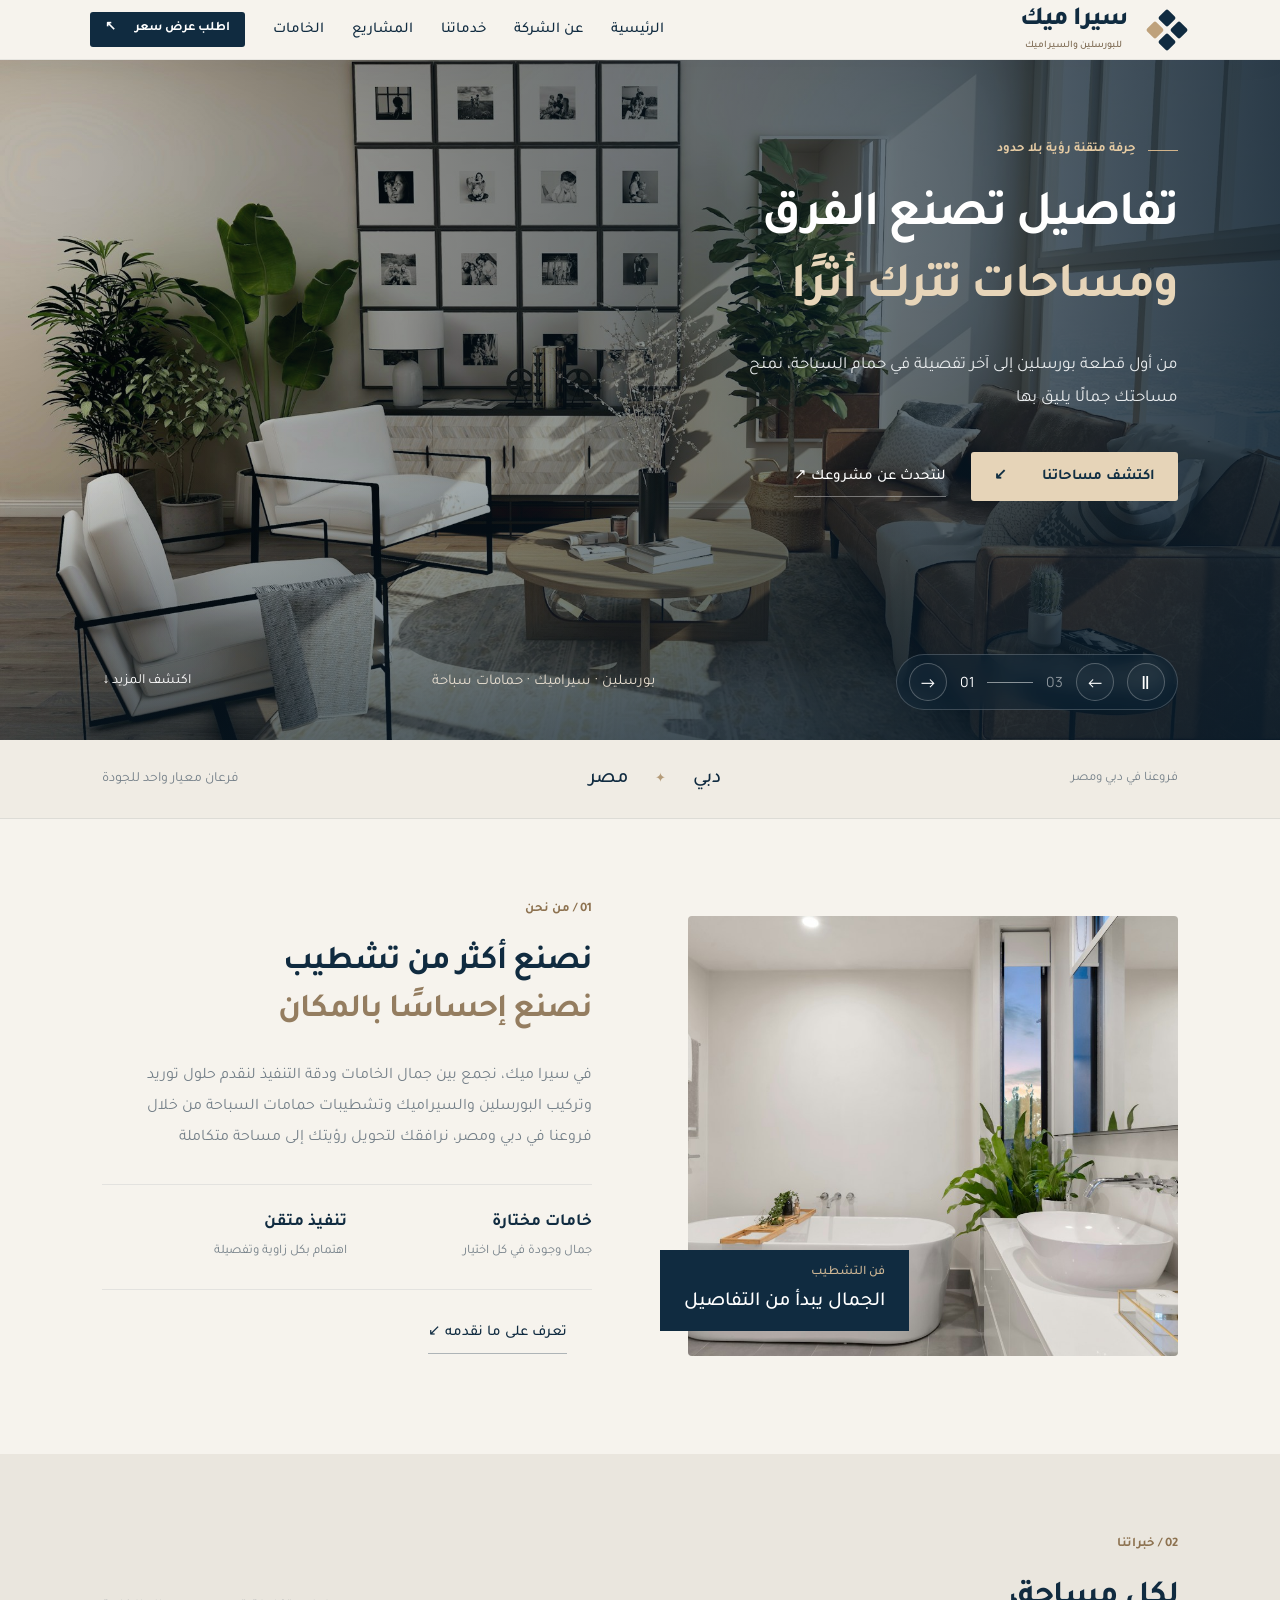
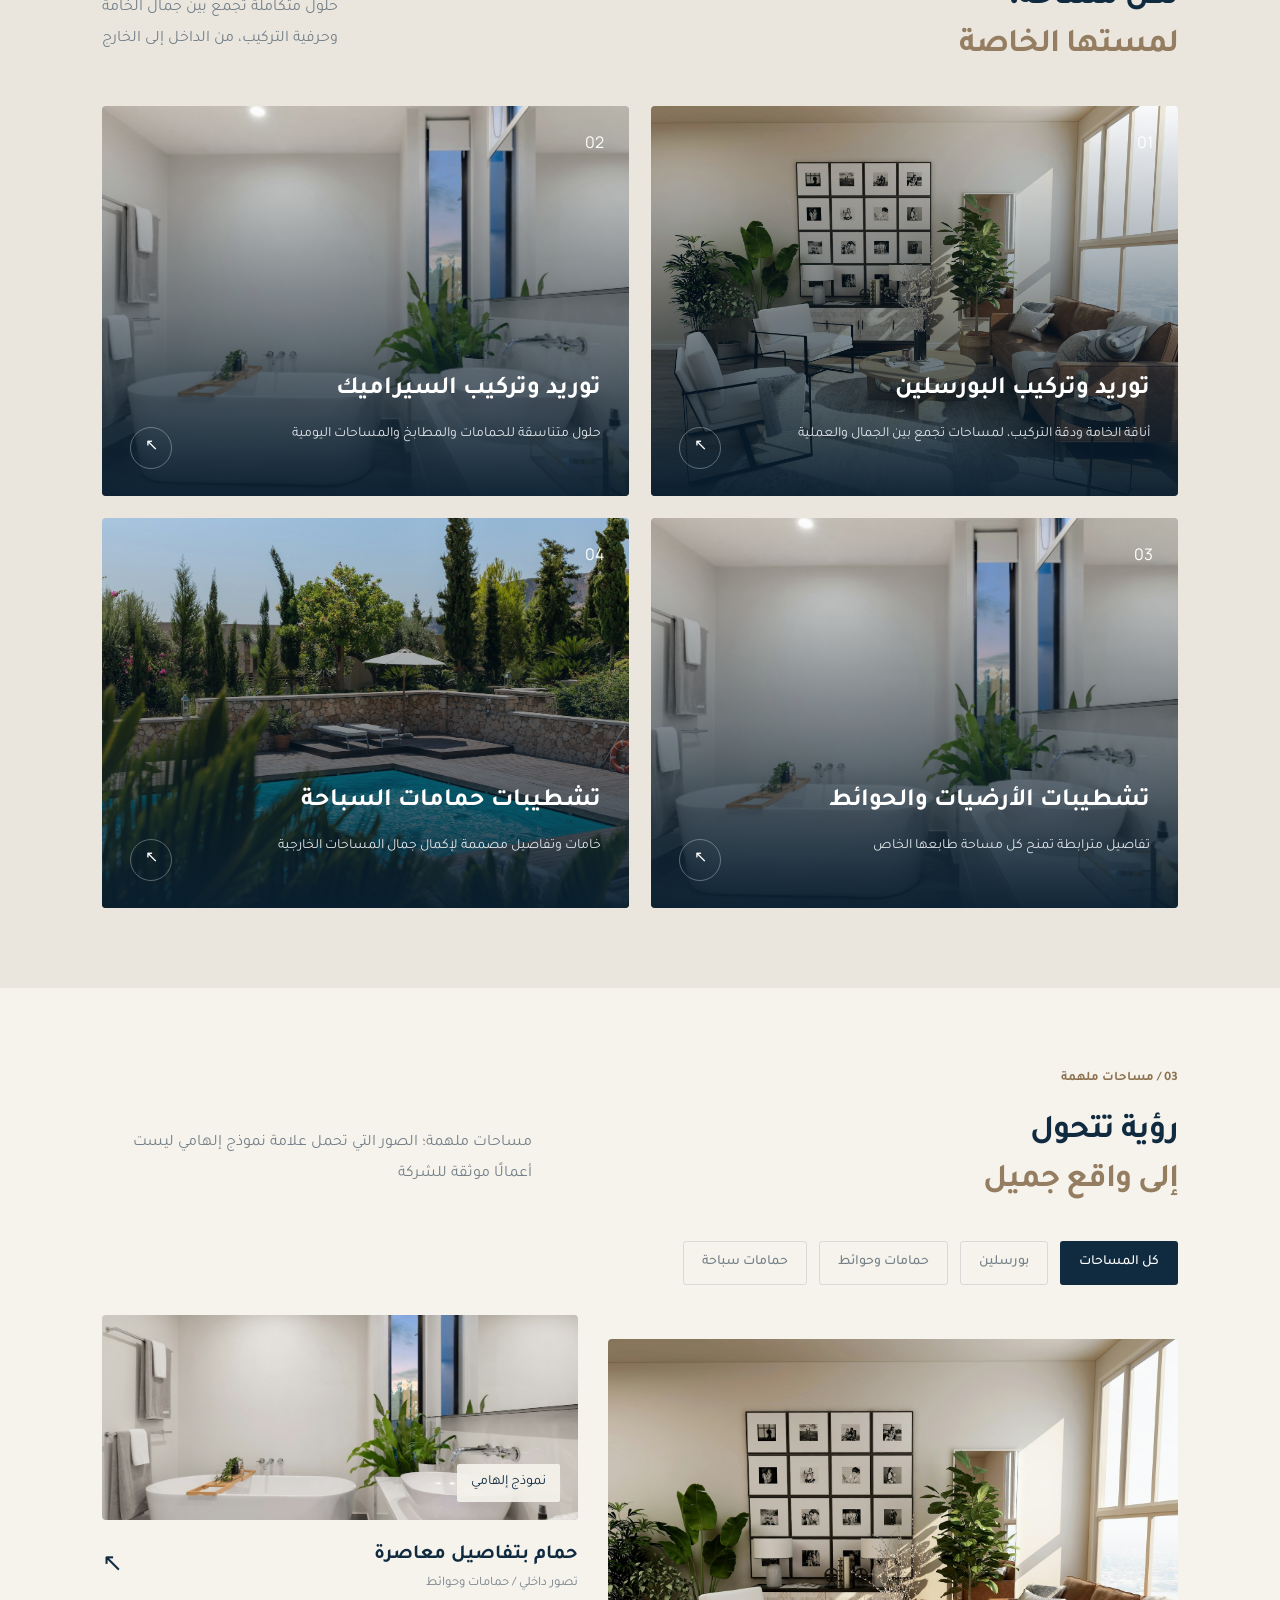
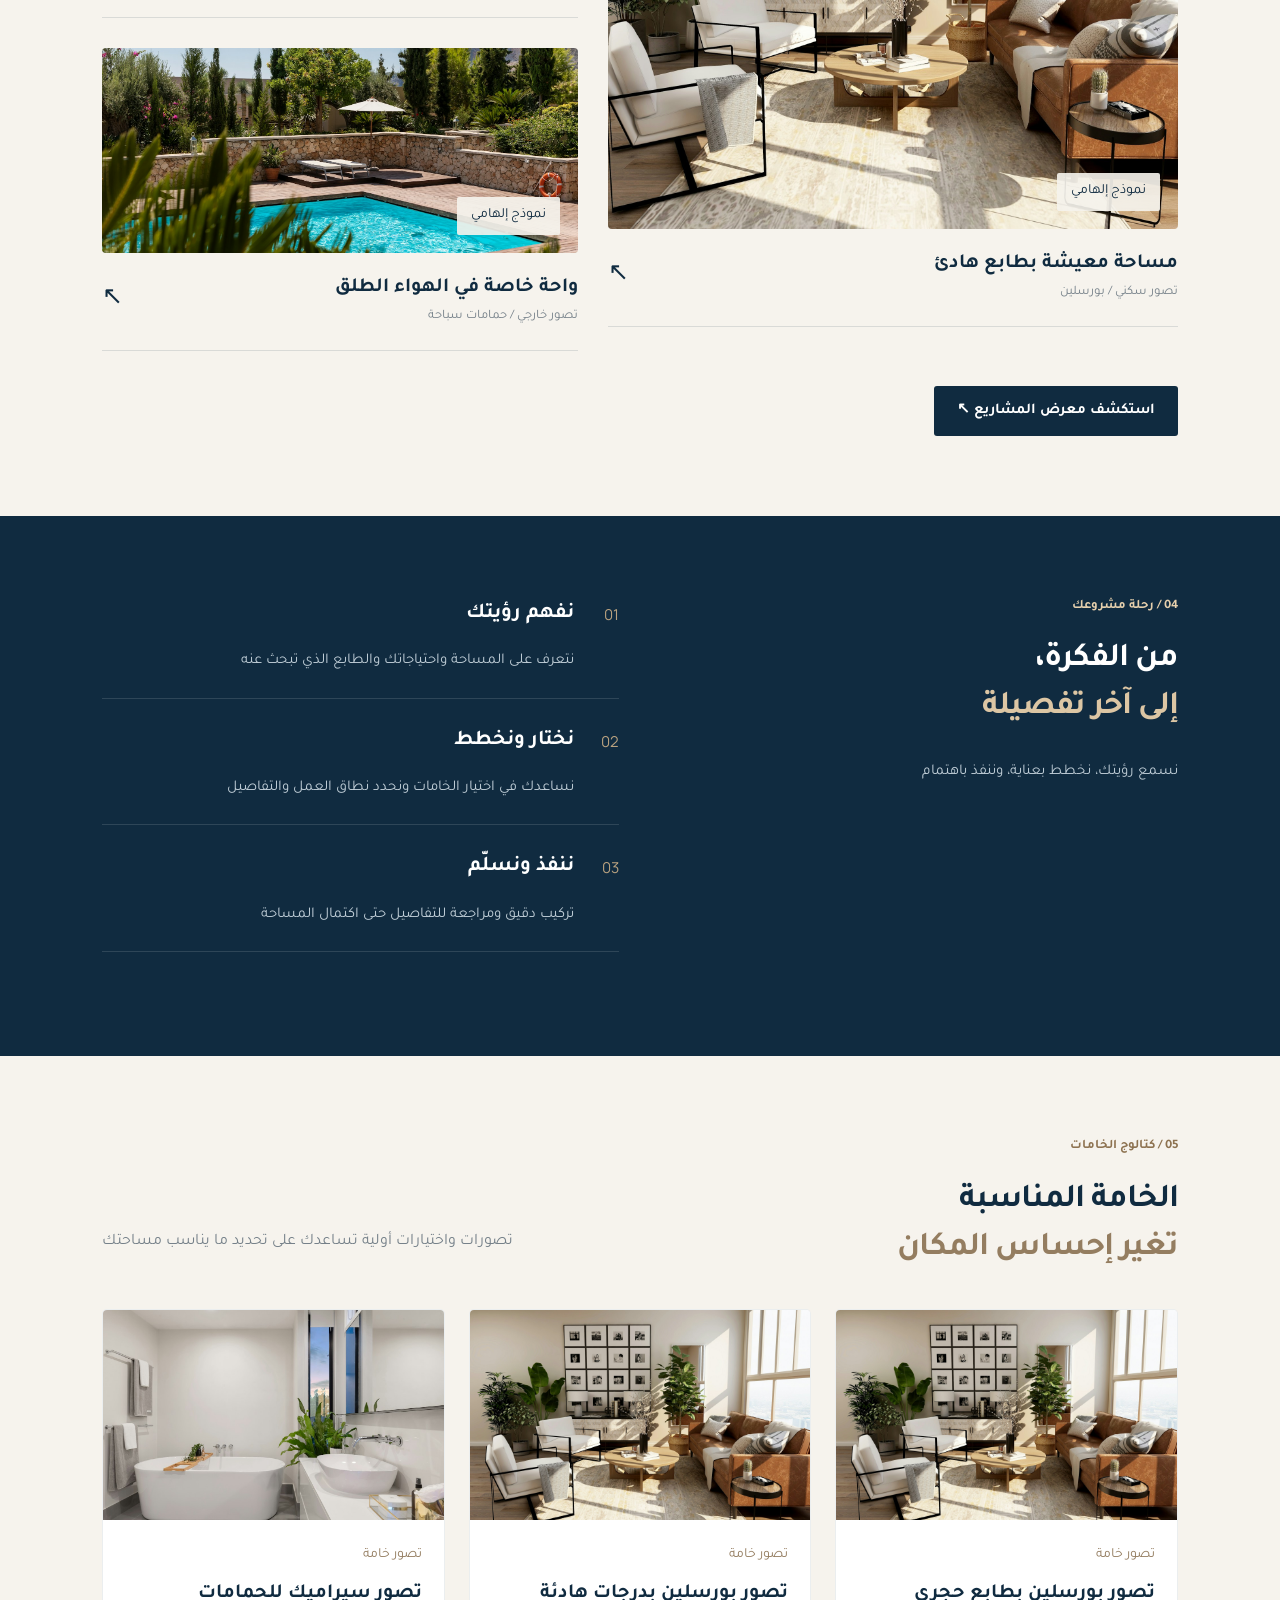
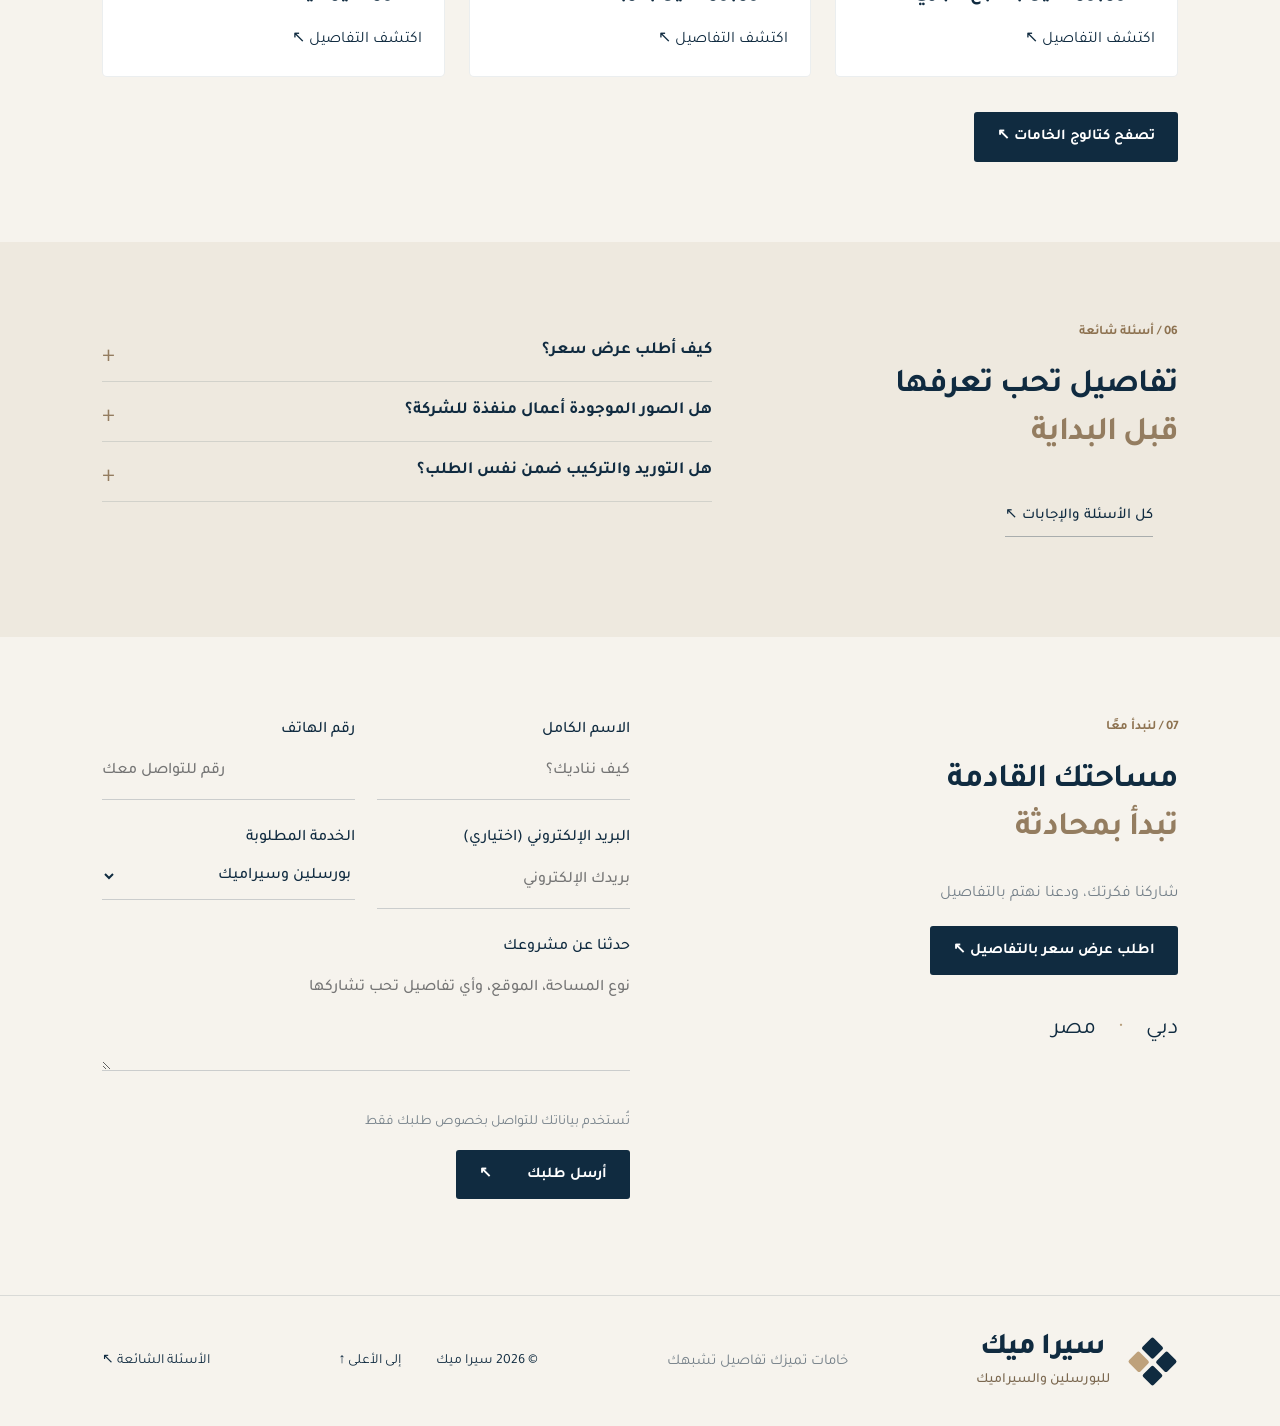
==== index.html @ 77bb2fd8 "upload project files" ====
<!doctype html>
<html lang="ar" dir="rtl"><head><meta charset="utf-8"><meta name="viewport" content="width=device-width,initial-scale=1"><meta name="description" content="سيرا ميك — توريد وتركيب البورسلين والسيراميك وتشطيبات حمامات السباحة فروع في دبي ومصر"><meta name="theme-color" content="#102b40"><title>سيرا ميك | تفاصيل تصنع الفرق</title><link rel="icon" href="assets/favicon.svg"><link rel="preconnect" href="https://fonts.googleapis.com"><link rel="preconnect" href="https://fonts.gstatic.com" crossorigin><link href="https://fonts.googleapis.com/css2?family=Tajawal:wght@400;500;700;800&family=Manrope:wght@400;500;600;700&display=swap" rel="stylesheet"><link rel="stylesheet" href="assets/style.css?v=features-3"><script defer src="assets/dialogs.js?v=features-3"></script><script defer src="assets/app.js?v=features-3"></script><script defer src="assets/site-data.js?v=features-3"></script><script defer src="assets/site-extras.js?v=features-3"></script></head>
<body><header id="header"><a class="brand" href="#home" aria-label="سيرا ميك — الرئيسية"><span class="brand-symbol" aria-hidden="true"><i></i><i></i><i></i><i></i></span><span class="brand-name">سيرا ميك<small>للبورسلين والسيراميك</small></span></a><button class="menu-toggle" aria-label="فتح القائمة" aria-expanded="false">☰</button><nav aria-label="القائمة الرئيسية"><a href="#home">الرئيسية</a><a href="#about">عن الشركة</a><a href="services.html">خدماتنا</a><a href="projects.html">المشاريع</a><a href="catalog.html">الخامات</a><a href="quote.html" class="nav-cta">اطلب عرض سعر <span>↖</span></a></nav></header>
<main><section class="hero" id="home"><div class="hero-images"><img class="hero-image active" src="assets/images/living.jpg" alt="مساحة معيشة بتشطيبات أرضيات فاخرة" fetchpriority="high"><img class="hero-image" src="assets/images/pool.jpg" alt="حمام سباحة بتفاصيل معمارية مميزة"><img class="hero-image" src="assets/images/bathroom.jpg" alt="حمام بتشطيبات حوائط وأرضيات أنيقة"></div><div class="hero-shade"></div><div class="hero-content"><span class="eyebrow light">حِرفة متقنة رؤية بلا حدود</span><h1 id="hero-title">تفاصيل تصنع الفرق<br><em>ومساحات تترك أثرًا</em></h1><p id="hero-description">من أول قطعة بورسلين إلى آخر تفصيلة في حمام السباحة، نمنح مساحتك جمالًا يليق بها</p><a class="button cream" href="projects.html">اكتشف مساحاتنا <span>↙</span></a><a class="text-link" href="quote.html">لنتحدث عن مشروعك ↗</a></div><div class="hero-bottom"><div class="slide-controls"><button id="prev-slide" aria-label="الصورة السابقة">→</button><span id="slide-number">01</span><span class="slide-line"></span><span class="muted">03</span><button id="next-slide" aria-label="الصورة التالية">←</button><button id="pause-slide" aria-label="إيقاف العرض التلقائي">Ⅱ</button></div><span class="hero-caption">بورسلين · سيراميك · حمامات سباحة</span><a href="#about" class="scroll-link">اكتشف المزيد ↓</a></div></section>
<div class="locations"><span>فروعنا في دبي ومصر</span><div>دبي <i>✦</i> مصر</div><span>فرعان معيار واحد للجودة</span></div>
<section id="about" class="section about"><div class="about-image reveal"><img src="assets/images/bathroom.jpg" alt="تفاصيل تشطيب حمام راقٍ" loading="lazy"><div class="image-label"><span>فن التشطيب</span><strong>الجمال يبدأ من التفاصيل</strong></div></div><div class="about-copy reveal"><span class="eyebrow">01 / من نحن</span><h2>نصنع أكثر من تشطيب<br><span>نصنع إحساسًا بالمكان</span></h2><p id="about-text">في سيرا ميك، نجمع بين جمال الخامات ودقة التنفيذ لنقدم حلول توريد وتركيب البورسلين والسيراميك وتشطيبات حمامات السباحة من خلال فروعنا في دبي ومصر، نرافقك لتحويل رؤيتك إلى مساحة متكاملة</p><div class="values"><div><b>خامات مختارة</b><span>جمال وجودة في كل اختيار</span></div><div><b>تنفيذ متقن</b><span>اهتمام بكل زاوية وتفصيلة</span></div></div><a class="text-link dark" href="services.html">تعرف على ما نقدمه ↙</a></div></section>
<section id="services" class="section services"><div class="section-top reveal"><div><span class="eyebrow">02 / خبراتنا</span><h2>لكل مساحة،<br><span>لمستها الخاصة</span></h2></div><p>حلول متكاملة تجمع بين جمال الخامة<br>وحرفية التركيب، من الداخل إلى الخارج</p></div><div class="service-grid"><a href="services.html?id=porcelain" class="service-card reveal"><img src="assets/images/living.jpg" alt="أرضيات بورسلين للمساحات الداخلية" loading="lazy"><span class="service-index">01</span><div><small>خامات مختارة بعناية</small><h3>البورسلين والسيراميك</h3><p>توريد وتركيب يترجم ذوقك إلى تفاصيل تعيش معك</p><span class="round-arrow">↖</span></div></a><a href="services.html?id=walls" class="service-card reveal"><img src="assets/images/bathroom.jpg" alt="حوائط وأرضيات حمام" loading="lazy"><span class="service-index">02</span><div><small>تشطيبات داخلية متكاملة</small><h3>الأرضيات والحوائط</h3><p>تناغم في الخامات، ودقة في كل خط وكل زاوية</p><span class="round-arrow">↖</span></div></a><a href="services.html?id=pool" class="service-card reveal"><img src="assets/images/pool.jpg" alt="تشطيبات حمامات السباحة" loading="lazy"><span class="service-index">03</span><div><small>مساحات خارجية مميزة</small><h3>حمامات السباحة</h3><p>توريد وتركيب تشطيبات تمنح مساحتك طابعًا مميزًا</p><span class="round-arrow">↖</span></div></a></div></section>
<section id="projects" class="section projects"><div class="section-top reveal"><div><span class="eyebrow">03 / مساحات ملهمة</span><h2>رؤية تتحول<br><span>إلى واقع جميل</span></h2></div><p id="project-description">تصورات للمساحات التي يمكننا تنفيذها<br>الصور التالية نماذج إلهامية وليست أعمالًا موثقة للشركة</p></div><div class="filters" role="group" aria-label="تصنيف المساحات"><button class="active" data-filter="all">كل المساحات</button><button data-filter="porcelain">بورسلين</button><button data-filter="bathroom">حمامات وحوائط</button><button data-filter="pool">حمامات سباحة</button></div><div class="project-grid" id="project-grid"></div><a class="button navy section-link" href="projects.html">استكشف معرض المشاريع ↖</a></section>
<section class="process section"><div class="reveal"><span class="eyebrow light">04 / رحلة مشروعك</span><h2>من الفكرة،<br><span>إلى آخر تفصيلة</span></h2><p>نسمع رؤيتك، نخطط بعناية، وننفذ باهتمام</p></div><div class="steps"><div class="reveal"><span>01</span><h3>نفهم رؤيتك</h3><p>نتعرف على المساحة واحتياجاتك والطابع الذي تبحث عنه</p></div><div class="reveal"><span>02</span><h3>نختار ونخطط</h3><p>نساعدك في اختيار الخامات ونحدد نطاق العمل والتفاصيل</p></div><div class="reveal"><span>03</span><h3>ننفذ ونسلّم</h3><p>تركيب دقيق ومراجعة للتفاصيل حتى اكتمال المساحة</p></div></div></section>
<section class="section" id="materials"><div class="section-top"><div><span class="eyebrow">05 / كتالوج الخامات</span><h2>الخامة المناسبة<br><span>تغير إحساس المكان</span></h2></div><p>تصورات واختيارات أولية تساعدك على تحديد ما يناسب مساحتك</p></div><div class="product-grid" id="home-materials"></div><a class="button navy section-link" href="catalog.html">تصفح كتالوج الخامات ↖</a></section><section class="section home-faq"><div><span class="eyebrow">06 / أسئلة شائعة</span><h2>تفاصيل تحب تعرفها<br><span>قبل البداية</span></h2><a class="text-link dark" href="faq.html">كل الأسئلة والإجابات ↖</a></div><div class="faq-list" id="home-faq"></div></section><section id="contact" class="section contact"><div class="reveal"><span class="eyebrow">07 / لنبدأ معًا</span><h2>مساحتك القادمة<br><span>تبدأ بمحادثة</span></h2><p>شاركنا فكرتك، ودعنا نهتم بالتفاصيل</p><a class="button navy" href="quote.html">اطلب عرض سعر بالتفاصيل ↖</a><div id="contact-details"></div><div class="contact-countries">دبي <span>·</span> مصر</div></div><form id="contact-form" class="reveal"><div class="form-row"><label>الاسم الكامل<input name="name" required maxlength="100" placeholder="كيف نناديك؟" autocomplete="name"></label><label>رقم الهاتف<input name="phone" required maxlength="40" placeholder="رقم للتواصل معك" autocomplete="tel" type="tel"></label></div><div class="form-row"><label>البريد الإلكتروني (اختياري)<input name="email" type="email" maxlength="150" placeholder="بريدك الإلكتروني" autocomplete="email"></label><label>الخدمة المطلوبة<select name="service"><option>بورسلين وسيراميك</option><option>أرضيات وحوائط</option><option>حمامات سباحة</option><option>مشروع متكامل</option></select></label></div><label>حدثنا عن مشروعك<textarea name="message" required maxlength="3000" rows="3" placeholder="نوع المساحة، الموقع، وأي تفاصيل تحب تشاركها"></textarea></label><input name="website" tabindex="-1" autocomplete="off" class="honeypot" aria-hidden="true"><p class="privacy-note">تُستخدم بياناتك للتواصل بخصوص طلبك فقط</p><button class="button navy" type="submit">أرسل طلبك <span>↖</span></button><p id="form-status" role="status"></p></form></section></main>
<footer><a class="brand" href="#home"><span class="brand-symbol" aria-hidden="true"><i></i><i></i><i></i><i></i></span><span class="brand-name">سيرا ميك<small>للبورسلين والسيراميك</small></span></a><p>خامات تميزك تفاصيل تشبهك</p><div><span>© <span id="year"></span> سيرا ميك</span><a href="#home">إلى الأعلى ↑</a></div><a class="footer-faq" href="faq.html">الأسئلة الشائعة ↖</a></footer><dialog id="project-modal"><button class="modal-close" aria-label="إغلاق">×</button><img alt=""><div><span class="eyebrow"></span><h2></h2><p></p><a class="button navy" href="#contact">اطلب مساحة مشابهة ↖</a></div></dialog></body></html>
---- assets/style.css ----
﻿
:root{--navy:#102b40;--cream:#f6f3ed;--sand:#b59c79;--muted:#758089}*{box-sizing:border-box}html{scroll-behavior:smooth;scroll-padding-top:95px}body{margin:0;background:var(--cream);color:var(--navy);font-family:Cairo,Arial,sans-serif}a{color:inherit;text-decoration:none}button,input,select,textarea{font:inherit}button{cursor:pointer}img{display:block;width:100%;object-fit:cover}header{height:96px;padding:0 6%;display:flex;align-items:center;justify-content:space-between;background:var(--cream);position:sticky;top:0;z-index:20;border-bottom:1px solid #102b4015}.brand{display:flex;align-items:center;gap:12px}.brand img{width:60px;height:60px;object-fit:contain;border-radius:50%}.brand>span{font:700 22px Manrope,Arial;letter-spacing:2px;color:#073b69}.brand small{display:block;font-size:7px;letter-spacing:1.6px;margin-top:7px}nav{display:flex;align-items:center;gap:32px;font-size:13px}nav a:hover{color:var(--sand)}.nav-cta{padding:11px 22px;border:1px solid #102b4030}.nav-cta span{margin-right:25px}.menu-toggle{display:none}.hero{height:min(780px,calc(100svh - 96px));min-height:570px;position:relative;color:white;overflow:hidden}.hero-images,.hero-shade,.hero-image{position:absolute;inset:0;width:100%;height:100%}.hero-image{opacity:0;transition:opacity 1.2s,transform 8s linear;transform:scale(1.06)}.hero-image.active{opacity:1;transform:scale(1)}.hero-shade{background:linear-gradient(270deg,#08161fcc,#08161f40 75%),linear-gradient(0deg,#08161f99,transparent 35%)}.hero-content{position:relative;padding:100px 8% 70px;max-width:970px}.eyebrow{display:block;font-size:12px;letter-spacing:1px;color:#8d7250;margin-bottom:22px}.eyebrow.light{color:#e6d0ad}.hero h1{font-size:clamp(36px,4.4vw,66px);line-height:1.5;font-weight:500;margin:0 0 20px}.hero em{font-style:normal;color:#e7d5b9}.hero p{max-width:480px;font-size:15px;color:#e3e5e4;line-height:2}.button{display:inline-flex;align-items:center;justify-content:space-between;gap:44px;padding:15px 26px;font-size:13px;border:0;transition:transform .3s}.button:hover{transform:translateY(-3px)}.cream{background:var(--cream);color:var(--navy)}.navy{background:var(--navy);color:white}.hero .button{margin-top:20px}.text-link{display:inline-block;font-size:12px;margin:20px 22px;border-bottom:1px solid #ffffff60;padding-bottom:6px}.dark{margin-right:0;border-color:#102b4050}.hero-bottom{position:absolute;bottom:32px;right:8%;left:8%;display:flex;align-items:center;justify-content:space-between;font-size:11px}.slide-controls{display:flex;align-items:center;gap:15px;direction:ltr;font-family:Manrope,Arial}.slide-controls button{color:white;background:none;border:1px solid #ffffff50;width:34px;height:34px}.slide-line{width:70px;height:1px;background:#ffffff80}.muted{opacity:.5}.locations{padding:28px 6%;display:flex;align-items:center;justify-content:space-between;border-bottom:1px solid #102b4015;font-size:11px;color:var(--muted)}.locations>div{font-size:20px;color:var(--navy)}.locations i{font-size:13px;font-style:normal;color:var(--sand);margin:0 22px}.locations>span:last-child{font:9px Manrope;letter-spacing:1.5px}.section{padding:100px 8%}h2{font-size:clamp(30px,3vw,46px);font-weight:500;line-height:1.6;margin:0 0 24px;letter-spacing:-1px}h2 span{color:#9b876e}p{line-height:2;font-size:14px;color:var(--muted)}.about{display:grid;grid-template-columns:1fr 1fr;align-items:center;gap:9%}.about-image{position:relative;height:530px}.about-image>img{height:100%}.image-label{position:absolute;bottom:25px;left:-28px;background:var(--navy);color:white;padding:24px 30px}.image-label span{font:9px Manrope;letter-spacing:2px;color:#ccb594;display:block;margin-bottom:10px}.image-label strong{font-size:17px;font-weight:500}.values{display:grid;grid-template-columns:1fr 1fr;border-block:1px solid #102b4015;margin:30px 0 10px;padding:24px 0}.values b{display:block;font-size:14px;font-weight:600}.values span{font-size:11px;color:var(--muted)}.services{background:#eae6de}.section-top{display:flex;align-items:flex-end;justify-content:space-between;margin-bottom:35px}.section-top h2{margin-bottom:0}.section-top>p{font-size:12px;max-width:380px}.service-grid{display:grid;grid-template-columns:repeat(3,1fr);gap:22px}.service-card{height:420px;position:relative;overflow:hidden;color:white}.service-card:after{content:'';position:absolute;inset:0;background:linear-gradient(0deg,#081e30ed,transparent 85%)}.service-card>img{height:100%;transition:transform .7s}.service-card:hover>img{transform:scale(1.07)}.service-index{position:absolute;top:25px;right:25px;z-index:1;font:12px Manrope}.service-card>div{position:absolute;bottom:30px;left:25px;right:25px;z-index:1}.service-card small{font:9px Manrope;letter-spacing:1.5px;color:#dcc8a9}.service-card h3{font-size:24px;font-weight:500;margin:12px 0}.service-card p{font-size:11px;color:#d4d9dc;max-width:230px}.round-arrow{position:absolute;left:0;bottom:0;border:1px solid #ffffff50;border-radius:50%;width:38px;height:38px;display:grid;place-items:center}.filters{display:flex;gap:12px;margin:30px 0}.filters button{background:none;border:1px solid #102b4020;color:var(--muted);padding:8px 20px;font-size:12px}.filters button.active{background:var(--navy);color:white}.project-grid{display:grid;grid-template-columns:1.2fr 1fr;gap:30px}.project-card{border:0;padding:0;background:none;text-align:right;color:var(--navy)}.project-card:first-child{grid-row:span 2}.project-image{overflow:hidden;position:relative;height:245px}.project-card:first-child .project-image{height:590px}.project-card img{height:100%;transition:transform .7s}.project-card:hover img{transform:scale(1.04)}.project-image>span{position:absolute;bottom:18px;right:18px;padding:5px 12px;background:#f6f3ede8;font-size:10px}.project-info{display:flex;align-items:center;justify-content:space-between;padding:17px 0;border-bottom:1px solid #102b4020}.project-info h3{font-size:17px;font-weight:500;margin:0}.project-info small{font-size:10px;color:var(--muted)}.project-info>span{font-size:25px}.process{background:var(--navy);color:white;display:grid;grid-template-columns:1fr 1.2fr;gap:12%}.process h2 span{color:#dcc6a4}.process p{color:#a8b5be;font-size:12px}.steps>div{position:relative;border-bottom:1px solid #ffffff20;padding:0 45px 22px 0;margin-bottom:24px}.steps>div>span{position:absolute;right:0;top:8px;color:#b8a17f;font:12px Manrope}.steps h3{font-size:19px;font-weight:500;margin:0}.steps p{margin-bottom:0}.contact{display:grid;grid-template-columns:1fr 1.2fr;gap:10%}.contact-countries{margin-top:35px;font-size:18px}.contact-countries span{color:var(--sand);margin:0 17px}.contact-detail{display:block;font-size:14px;margin-top:15px;direction:ltr;text-align:right}.form-row{display:grid;grid-template-columns:1fr 1fr;gap:22px}label{display:block;font-size:11px;margin-bottom:22px}input,select,textarea{width:100%;background:transparent;border:0;border-bottom:1px solid #102b4030;padding:12px 0;color:var(--navy);border-radius:0;font-size:12px;outline:none}input:focus,select:focus,textarea:focus{border-color:var(--sand)}textarea{resize:vertical}.privacy-note{font-size:10px}.honeypot{display:none}#form-status{font-size:12px}footer{padding:38px 8%;border-top:1px solid #102b4020;display:flex;align-items:center;justify-content:space-between}footer .brand img{width:48px;height:48px}footer .brand>span{font-size:18px}footer>p{font-size:12px}footer>div{display:flex;gap:35px;font-size:10px}.motion .reveal{opacity:0;transform:translateY(25px);transition:opacity .8s,transform .8s}.motion .reveal.visible{opacity:1;transform:none}dialog{padding:0;border:0;background:var(--cream);max-width:850px;width:90%;max-height:90vh;color:var(--navy)}dialog::backdrop{background:#051724c9}dialog>img{height:340px}dialog>div{padding:30px}dialog h2{font-size:28px;margin-bottom:10px}.modal-close{position:absolute;top:15px;left:15px;border:0;background:var(--cream);width:40px;height:40px;font-size:26px;z-index:2}.admin-body{padding:40px 5%;max-width:1100px;margin:auto}.admin-top{display:flex;justify-content:space-between;align-items:center}.admin-panel{background:white;padding:30px;margin-top:25px;border:1px solid #102b4015}.admin-panel h2{font-size:24px}.admin-panel input,.admin-panel textarea{border:1px solid #ddd;padding:10px}.admin-panel label{font-size:13px}.admin-panel button{margin:5px}.admin-project{padding:20px;background:var(--cream);margin-bottom:15px}.admin-project img{height:100px;width:150px}.lead{border-bottom:1px solid #ddd;padding:18px 0;white-space:pre-wrap}.error{color:#a32929}:focus-visible{outline:3px solid var(--sand);outline-offset:4px}button:disabled{opacity:.6;cursor:wait}
@media(max-width:1000px){nav{gap:18px}.section{padding:75px 6%}.hero-content{padding-top:85px}.hero h1{font-size:48px}.about{gap:6%}.about-image{height:470px}.service-card{height:380px}.service-card h3{font-size:20px}.hero-caption{display:none}.locations>span:last-child{display:none}footer>p{display:none}}@media(max-width:700px){header{height:78px;padding:0 6%}.brand img{width:48px;height:48px}.brand>span{font-size:19px}.menu-toggle{display:block;background:none;border:0;font-size:25px;color:var(--navy)}nav{display:none;position:absolute;top:78px;left:0;right:0;background:var(--cream);padding:25px 6%;flex-direction:column;align-items:stretch;gap:20px}nav.open{display:flex}.hero{height:680px;min-height:0;max-height:calc(100svh - 78px)}.hero-content{padding:60px 7% 70px}.hero h1{font-size:36px}.hero p{font-size:12px;max-width:310px}.hero .text-link{margin-right:12px;font-size:10px}.button{padding:13px 19px;gap:25px}.hero-bottom{right:7%;left:7%;bottom:25px}.scroll-link{font-size:10px}.locations{padding:20px 6%;gap:15px}.locations>span{font-size:9px;max-width:120px}.locations>div{font-size:15px}.locations i{margin:0 10px;font-size:9px}.section{padding:60px 7%}.about,.contact,.process{grid-template-columns:1fr;gap:40px}.about-image{height:380px;order:2}.image-label{left:-12px}.section-top{display:block}.section-top>p{margin-top:20px}.service-grid{grid-template-columns:1fr;gap:18px}.service-card{height:340px}.service-card h3{font-size:25px}.filters{flex-wrap:wrap;gap:7px}.filters button{padding:7px 12px;font-size:10px}.project-grid{grid-template-columns:1fr;gap:25px}.project-card:first-child{grid-row:auto}.project-card:first-child .project-image,.project-image{height:310px}.form-row{grid-template-columns:1fr;gap:0}footer{flex-wrap:wrap;gap:28px}footer>div{width:100%;justify-content:space-between}.hero .eyebrow{font-size:10px}dialog>img{height:240px}.admin-body{padding:20px 5%}.admin-panel{padding:18px}.admin-top h1{font-size:22px}}@media(prefers-reduced-motion:reduce){html{scroll-behavior:auto}*,*::before,*::after{animation:none!important;transition:none!important}.motion .reveal{opacity:1;transform:none}}

﻿
/* Arabic identity and typography */
:root{--cream:#faf8f3;--navy:#112f43;--muted:#526572}
body{font-family:Tajawal,Arial,sans-serif;font-size:18px;line-height:1.7}
header{height:108px;padding-inline:7%;box-shadow:0 4px 30px #112f4307;border-bottom-color:#112f4312}
.brand{gap:17px;flex-shrink:0}
.brand .brand-symbol{width:45px;height:45px;display:grid;grid-template-columns:1fr 1fr;gap:4px;transform:rotate(45deg);margin:0 8px;background:none;letter-spacing:0}
.brand-symbol i{display:block;background:var(--navy);border-radius:2px}
.brand-symbol i:last-child{background:#bea17b}
.brand>.brand-name{font-family:Tajawal,Arial,sans-serif;font-size:36px;letter-spacing:-1px;font-weight:800;line-height:1.2;color:var(--navy)}
.brand-name small{font-family:Tajawal,Arial,sans-serif;font-size:14px;font-weight:500;letter-spacing:0;color:#7b6850;line-height:1.5;margin-top:5px}
nav{gap:34px;font-size:17px;font-weight:500}
nav>a{position:relative}
nav>a:not(.nav-cta)::after{content:'';position:absolute;bottom:-8px;right:0;width:0;height:2px;background:#b59c79;transition:width .25s}
nav>a:hover::after{width:100%}
.nav-cta{background:var(--navy);color:white;border:0;border-radius:3px;padding:14px 24px;font-weight:700}
nav .nav-cta:hover{background:#244a60;color:white}
.hero{height:min(820px,calc(100svh - 108px));min-height:660px}
.hero-shade{background:linear-gradient(270deg,#091c2bdb 0%,#091c2b87 42%,#091c2b14 100%),linear-gradient(0deg,#091c2b88,transparent 40%)}
.hero-content{padding:95px 8% 100px;max-width:1100px}
.eyebrow{font-size:15px;font-weight:700;letter-spacing:0;margin-bottom:24px}
.hero .eyebrow{display:inline-flex;align-items:center;gap:12px;color:#e6cba3}
.hero .eyebrow::before{content:'';width:30px;height:1px;background:#d1b38a}
.hero h1{font-size:clamp(46px,4.8vw,72px);font-weight:700;line-height:1.45;letter-spacing:-1.5px;margin-bottom:25px}
.hero p{font-size:20px;line-height:1.9;color:#e9ecee;max-width:570px}
.button{font-size:17px;font-weight:700;min-height:56px;padding:15px 28px;border-radius:3px}
.hero .button{margin-top:20px;background:#e6d4b8;color:#112f43}
.hero .button:hover{background:#f2e4cf}
.text-link{font-size:17px;font-weight:500;padding-bottom:7px;margin-inline:25px}
.hero-bottom{font-size:14px;bottom:30px}
.slide-controls{gap:14px;font-size:14px}
.slide-controls button{width:42px;height:42px;background:#ffffff08;border-radius:2px;font-size:18px}
.slide-controls button:hover{background:#ffffff22}
.hero-caption{font-size:15px;color:#e6ddcf}
.locations{padding:28px 8%;font-size:15px;background:#f0ece4}
.locations>div{font-size:24px;font-weight:500}
.locations>span:last-child{font-size:11px}
h2{font-size:clamp(36px,3.2vw,50px);font-weight:700;line-height:1.45}
h2 span{color:#947d60}
p{font-size:18px;line-height:1.95;color:var(--muted)}
.section-top>p{font-size:17px;max-width:430px}
.values b{font-size:19px;font-weight:700}
.values span{font-size:15px}
.image-label strong{font-size:22px;font-weight:500}
.image-label span{font-size:11px}
.about-image{border-radius:4px}
.about-image>img{border-radius:4px}
.service-card{height:465px;border-radius:4px}
.service-card>div{bottom:35px;right:28px;left:28px}
.service-card:after{background:linear-gradient(0deg,#081e30f5 0%,#081e3070 48%,transparent 100%)}
.service-card small{font-size:11px;letter-spacing:1.2px}
.service-card h3{font-size:30px;font-weight:700;line-height:1.5}
.service-card p{font-size:16px;line-height:1.8;max-width:85%;color:#e0e6eb}
.service-index{font-size:16px}
.round-arrow{width:42px;height:42px;bottom:-8px}
.filters{gap:12px}
.filters button{font-size:16px;padding:11px 22px;border-radius:3px;font-weight:500}
.project-image{border-radius:4px}
.project-image>span{font-size:14px;padding:7px 14px;border-radius:2px}
.project-info{padding:20px 0}
.project-info h3{font-size:23px;font-weight:700;line-height:1.5}
.project-info small{font-size:15px}
.process p{font-size:17px;color:#c0ced7}
.steps h3{font-size:25px;font-weight:700}
.steps>div>span{font-size:15px}
.contact-countries{font-size:23px}
.contact-detail{font-size:19px}
label{font-size:16px;font-weight:500;margin-bottom:25px}
input,select,textarea{font-size:16px;padding:14px 0;line-height:1.7}
.privacy-note{font-size:14px}
#form-status{font-size:16px}
footer{padding-block:45px}
footer .brand>.brand-name{font-size:30px}
footer .brand .brand-symbol{width:35px;height:35px}
footer>p{font-size:17px}
footer>div{font-size:14px}
dialog h2{font-size:32px}
.admin-panel label{font-size:17px}
.admin-panel h2{font-size:29px}
@media(max-width:1100px){
header{padding-inline:5%;height:98px}
nav{gap:20px;font-size:16px}
.brand>.brand-name{font-size:31px}
.brand-name small{font-size:12px}
.brand .brand-symbol{width:36px;height:36px}
.hero{min-height:630px}
.hero-content{padding-top:80px}
.hero h1{font-size:57px}
.service-card h3{font-size:25px}
.service-card p{font-size:15px}
.hero-caption{display:none}
}
@media(max-width:820px){
header{height:90px}
.menu-toggle{display:block;border:1px solid #112f4320;border-radius:3px;background:transparent;width:44px;height:44px;line-height:1;font-size:26px;color:var(--navy)}
nav{display:none;position:absolute;top:90px;left:0;right:0;background:var(--cream);padding:25px 7%;flex-direction:column;align-items:stretch;gap:22px;border-bottom:1px solid #112f4320;box-shadow:0 14px 20px #112f4310}
nav.open{display:flex}
nav>a{font-size:18px}
.nav-cta{display:flex;justify-content:space-between;align-items:center}
}
@media(max-width:700px){
header{padding-inline:6%}
.brand{gap:12px}
.brand>.brand-name{font-size:29px}
.brand-name small{font-size:12px}
.brand .brand-symbol{width:31px;height:31px;margin-inline:5px;gap:3px}
.hero{height:auto;min-height:720px;max-height:none}
.hero-content{padding:74px 7% 160px}
.hero h1{font-size:43px;line-height:1.5;letter-spacing:-1px}
.hero p{font-size:18px;max-width:100%;line-height:1.9}
.hero .eyebrow{font-size:14px}
.button{font-size:16px;padding:15px 22px;gap:25px}
.hero .text-link{font-size:15px;margin:25px 0 0;display:table}
.hero-bottom{bottom:30px;font-size:12px}
.slide-controls{gap:10px;font-size:12px}
.slide-controls button{width:34px;height:38px;font-size:17px}
.slide-line{width:32px}
.scroll-link{font-size:12px}
.locations{padding:22px 6%;gap:10px}
.locations>span{font-size:12px;max-width:145px}
.locations>div{font-size:18px;white-space:nowrap}
.locations i{margin-inline:8px}
.section{padding:65px 7%}
h2{font-size:36px}
p,.section-top>p{font-size:17px}
.eyebrow{font-size:14px}
.about-image{height:400px}
.values b{font-size:18px}
.values span{font-size:14px}
.service-card{height:390px}
.service-card h3{font-size:28px}
.service-card p{font-size:16px}
.filters button{font-size:14px;padding:9px 14px}
.project-info h3{font-size:21px}
.project-info small{font-size:14px}
.project-image>span{font-size:13px}
.steps h3{font-size:23px}
.process p{font-size:16px}
label,input,select,textarea{font-size:16px}
footer>div{font-size:12px;gap:15px}
dialog>div{padding:25px}
}
@media(max-width:380px){
.hero h1{font-size:37px}
.hero-content{padding-top:60px}
.hero-bottom{flex-wrap:wrap;gap:20px}
.hero{min-height:750px}
.locations>span{font-size:11px}
.locations>div{font-size:16px}
}

/* Keep Arabic headlines balanced on narrow screens. */
@media(max-width:700px){.hero h1{font-size:clamp(30px,8.8vw,38px);line-height:1.6}.hero-content{padding-bottom:145px}}
/* Compact header and centered Arabic brand subtitle. */
header{height:82px}
.brand>.brand-name{text-align:center}
.brand-name small{text-align:center;margin-top:3px}
.hero{height:min(820px,calc(100svh - 82px))}
html{scroll-padding-top:82px}
@media(max-width:1100px){header{height:82px}}
@media(max-width:820px){header{height:74px}nav{top:74px}html{scroll-padding-top:74px}}
@media(max-width:700px){.hero{height:auto}.brand>.brand-name{font-size:28px}.brand-name small{margin-top:2px}}
/* Compact Arabic caption on the about image. */
.image-label{padding:14px 24px}
.image-label span{font-family:Tajawal,Arial,sans-serif;font-size:13px;font-weight:500;letter-spacing:0;line-height:1.4;margin-bottom:5px}
.image-label strong{display:block;font-size:20px;line-height:1.5}
@media(max-width:700px){.image-label{padding:12px 20px}.image-label strong{font-size:19px}}
/* Arabic captions use the same readable typeface as the site. */
.locations>span:last-child{font-family:Tajawal,Arial,sans-serif;font-size:14px;letter-spacing:0}
.service-card small{font-family:Tajawal,Arial,sans-serif;font-size:14px;letter-spacing:0}

/* Service pages, project portfolio and quote request */
[hidden]{display:none!important}
.page-intro{background:#eee9df;padding-bottom:65px}
.page-intro h1{font-size:clamp(38px,4.8vw,66px);line-height:1.45;margin:0 0 20px;font-weight:700}
.page-intro h1 span{color:#947d60}
.page-intro p{max-width:680px;margin-bottom:0}
.page-cards{padding-top:55px}
.page-cards .service-grid{grid-template-columns:repeat(2,1fr)}
.detail-hero{height:440px;position:relative;color:white;overflow:hidden}
.detail-hero>img{height:100%}
.detail-hero::after{content:'';position:absolute;inset:0;background:linear-gradient(270deg,#091c2bdf,#091c2b30)}
.detail-hero>div{position:absolute;right:8%;left:8%;bottom:65px;z-index:1;max-width:850px}
.detail-hero h1{font-size:clamp(34px,4vw,56px);line-height:1.4;margin:18px 0}
.detail-hero p{color:#e5e9eb;font-size:21px;max-width:650px}
.breadcrumb{font-size:16px;color:#e6cba3}
.detail-layout{display:grid;grid-template-columns:minmax(0,1.9fr) minmax(0,1fr);gap:65px;align-items:start}
.detail-layout h3{font-size:25px;margin-top:35px}
.long-copy{white-space:normal}
.detail-aside{padding:30px;background:#eee9df;border-top:3px solid #b59c79;position:sticky;top:105px}
.detail-aside h3{font-size:26px;margin:0 0 18px}
.detail-aside p{font-size:17px}
.detail-aside .button{width:100%;font-size:16px;margin-top:15px}
.detail-aside small{display:block;color:#526572;margin-top:15px;font-size:14px}
.feature-list{padding:0;list-style:none}
.feature-list li{position:relative;padding:12px 25px 12px 0;border-bottom:1px solid #112f4312;font-size:18px}
.feature-list li::before{content:'✦';position:absolute;right:0;color:#a88961;font-size:12px;top:16px}
.work-steps>div{display:flex;gap:20px;align-items:baseline;border-bottom:1px solid #112f4315;padding:15px 0}
.work-steps>div>span{color:#967c59;font-size:20px}
.work-steps p{margin:0}
.gallery-toolbar{display:flex;align-items:center;justify-content:space-between;gap:30px;margin-bottom:35px}
.gallery-toolbar .filters{flex-wrap:wrap;margin:0}
.search-label{width:260px;margin:0}
.portfolio-grid{display:grid;grid-template-columns:repeat(3,minmax(0,1fr));gap:30px}
.portfolio-grid .project-card:first-child{grid-row:auto}
.portfolio-grid .project-card .project-image{height:300px}
.empty-state{padding:40px;text-align:center}
.sample-notice{background:#f0e5d3;border-right:3px solid #b59c79;padding:15px 20px;font-size:16px}
.detail-aside dl{margin:0}
.detail-aside dt{font-size:14px;color:#526572;margin-top:18px}
.detail-aside dd{margin:0;font-size:20px}
.detail-gallery{display:grid;grid-template-columns:repeat(2,1fr);gap:18px}
.gallery-item{position:relative;padding:0;border:0;background:none;overflow:hidden}
.gallery-item img{height:240px;transition:transform .4s}
.gallery-item:hover img{transform:scale(1.04)}
.gallery-item span{position:absolute;bottom:12px;left:12px;background:#faf8f3e8;padding:5px 12px;font-size:14px}
#gallery-modal{background:#112f43;color:white;max-width:1100px}
#gallery-modal>img{height:auto;max-height:72vh;object-fit:contain}
#gallery-modal .gallery-controls{display:flex;align-items:center;justify-content:center;gap:25px;padding:15px}
.gallery-controls button{background:none;border:1px solid #ffffff40;color:white;width:45px;height:40px}
.quote-layout{display:grid;grid-template-columns:1fr 1.7fr;gap:65px;align-items:start;padding-top:55px}
.form-step{display:flex;align-items:baseline;gap:18px;margin:18px 0 24px;border-bottom:1px solid #112f4315}
.form-step>span{font-size:18px;color:#967c59}
.form-step h2{font-size:27px;margin-bottom:15px}
.upload-zone{border:1px dashed #b59c79;padding:20px;background:#eee9df}
.upload-zone input{border:0}
.upload-zone small{display:block;color:#526572;font-size:14px}
#quote-previews{display:flex;gap:12px;flex-wrap:wrap;margin-bottom:20px}
#quote-previews figure{width:120px;margin:0}
#quote-previews img{height:95px}
#quote-previews figcaption{font-size:12px;overflow-wrap:anywhere}
.consent-label{display:flex;align-items:baseline;gap:12px;font-size:15px}
.consent-label input{width:auto}
.section-link{margin-top:35px}
.admin-section-links{display:flex;gap:14px;flex-wrap:wrap;padding:20px 0;position:sticky;top:0;background:var(--cream);z-index:5}
.admin-section-links a{font-size:16px;padding:8px 16px;border:1px solid #112f4320}
.admin-save-bar{position:sticky;bottom:0;background:var(--cream);padding:15px 0;border-top:1px solid #112f4320;z-index:6;display:flex;align-items:center;gap:20px}
.admin-save-bar span{font-size:15px}
.admin-project-tools{display:flex;gap:10px;flex-wrap:wrap}
.admin-project select{border:1px solid #ddd;padding:10px}
.admin-check{display:flex;align-items:center;gap:12px}
.admin-check input{width:auto}
.admin-stats{display:grid;grid-template-columns:repeat(3,1fr);gap:15px}
.admin-stats>div{background:#eee9df;padding:18px;font-size:16px}
.admin-stats b{display:block;font-size:32px}
.lead-card{background:#f6f3ed;padding:22px;margin:18px 0;border-right:3px solid #b59c79}
.lead-card h3{font-size:23px;margin:0 0 10px}
.lead-card p{white-space:pre-wrap;font-size:16px}
.lead-images{display:flex;gap:15px;flex-wrap:wrap;margin-bottom:20px}
.lead-images img{width:100px;height:80px}
.lead-card select,.lead-card textarea{background:white;border:1px solid #ddd;padding:10px}
.admin-panel .admin-project h3{margin:0 0 20px;font-size:23px}
#status{position:sticky;top:0;background:var(--cream);z-index:10;margin:0;padding:10px 0}
#status:empty{display:none}
@media(max-width:1050px){.portfolio-grid{grid-template-columns:repeat(2,1fr)}.detail-layout,.quote-layout{gap:30px}.detail-aside{padding:23px}.detail-hero{height:380px}}
@media(max-width:700px){.page-intro{padding-block:55px}.page-intro h1{font-size:40px}.page-cards .service-grid,.portfolio-grid{grid-template-columns:1fr}.detail-hero{height:330px}.detail-hero>div{right:7%;left:7%;bottom:35px}.detail-hero h1{font-size:34px}.detail-hero p{font-size:17px}.detail-layout,.quote-layout{grid-template-columns:1fr;gap:35px}.detail-aside{position:static}.detail-layout .detail-aside{order:2}.quote-layout .detail-aside{order:2}.detail-gallery{gap:10px}.gallery-item img{height:170px}.gallery-toolbar{display:block}.search-label{width:100%;margin-top:25px}.portfolio-grid .project-card .project-image{height:290px}.admin-stats{gap:8px}.admin-stats>div{padding:12px;font-size:13px}.admin-stats b{font-size:24px}.admin-save-bar{flex-wrap:wrap}.admin-section-links{position:static}}

#services .service-grid{grid-template-columns:repeat(2,minmax(0,1fr))}
.admin-body .admin-section-links{position:sticky;top:0;left:auto;right:auto;display:flex;flex-direction:row;align-items:center;width:auto;box-shadow:none;border:0}
@media(max-width:700px){#services .service-grid{grid-template-columns:1fr}.admin-body .admin-section-links{position:static}}
.service-card{display:block;width:100%;border:0;padding:0;text-align:right;font-family:inherit}
#project-modal p,.project-detail-copy p{white-space:pre-line}
.modal-thumbnails{display:flex;gap:10px;overflow-x:auto;margin:20px 0}
.modal-thumbnails button{padding:0;border:1px solid #b59c7960;flex:0 0 90px;background:none}
.modal-thumbnails img{height:70px}

/* Image carousel and detail dialog */
body.dialog-open{overflow:hidden}
dialog.detail-dialog{padding:0;width:min(1080px,calc(100vw - 48px));max-width:1080px;height:min(690px,calc(100dvh - 64px));max-height:calc(100dvh - 64px);overflow:hidden;border-radius:14px;border:1px solid #ffffff30;box-shadow:0 28px 100px #07172455}
dialog.detail-dialog[open]{display:grid;grid-template-columns:1fr 1fr;grid-template-rows:minmax(0,1fr)}
dialog.detail-dialog::backdrop{background:#061521b8;backdrop-filter:blur(8px)}
.detail-dialog .modal-media{position:relative;min-width:0;min-height:0;overflow:hidden;background:#112f43;padding:0}
.detail-dialog .modal-media>img{width:100%;height:100%;object-fit:cover;touch-action:pan-y}
.detail-dialog .dialog-copy{padding:48px 38px 34px;overflow-y:auto;overscroll-behavior:contain;min-height:0;scrollbar-width:thin;scrollbar-color:#b59c7950 transparent}
.detail-dialog h2{font-size:32px;line-height:1.5;margin:0 0 20px}
.detail-dialog .eyebrow{font-size:14px;margin-bottom:16px}
.detail-dialog .dialog-copy>p{font-size:17px;line-height:1.9;white-space:pre-line}
.detail-dialog .dialog-copy>.button{width:100%;margin-top:20px;gap:15px;justify-content:center}
dialog .modal-close{position:absolute;left:16px;top:16px;right:auto;width:44px;height:44px;padding:0;border:1px solid #ffffff80;border-radius:50%;background:#faf8f3ed;color:#112f43;box-shadow:0 3px 18px #07172425;z-index:10;font-size:0;display:grid;place-items:center;transition:background .2s,transform .2s}
dialog .modal-close::before,dialog .modal-close::after{content:'';position:absolute;width:17px;height:2px;background:currentColor;border-radius:2px;transform:rotate(45deg)}
dialog .modal-close::after{transform:rotate(-45deg)}
dialog .modal-close:hover{background:#fff;transform:rotate(90deg)}
.media-prev,.media-next{position:absolute;top:50%;transform:translateY(-50%);width:44px;height:44px;display:grid;place-items:center;padding:0;border:1px solid #ffffff60;border-radius:50%;background:#112f437a;backdrop-filter:blur(8px);color:white;font-size:23px;z-index:3}
.media-prev{right:16px}.media-next{left:16px}
.media-prev:hover,.media-next:hover{background:#112f43d9}
.media-count{position:absolute;right:18px;top:20px;direction:ltr;color:white;background:#112f437a;border:1px solid #ffffff30;border-radius:20px;padding:4px 13px;font-size:13px;backdrop-filter:blur(8px)}
.slider-thumbs{position:absolute;bottom:20px;left:20px;right:20px;display:flex;justify-content:center;gap:9px;overflow:auto;padding:6px;border-radius:8px;background:#112f4350;backdrop-filter:blur(8px)}
.slider-thumbs button{flex:0 0 60px;height:46px;padding:0;border:2px solid transparent;border-radius:5px;overflow:hidden;background:none;opacity:.65}
.slider-thumbs button.selected{opacity:1;border-color:#e6d4b8}
.slider-thumbs img{height:100%;width:100%;object-fit:cover}
.slide-controls{padding:8px 12px;border:1px solid #ffffff30;border-radius:40px;background:#102b4055;backdrop-filter:blur(8px);gap:13px}
.slide-controls button{border-radius:50%;border-color:#ffffff40;width:38px;height:38px}
.slide-controls .slide-line{width:46px}
@media(max-width:700px){dialog.detail-dialog{width:calc(100vw - 24px);height:min(760px,calc(100dvh - 24px));max-height:calc(100dvh - 24px);border-radius:12px}dialog.detail-dialog[open]{grid-template-columns:minmax(0,1fr);grid-template-rows:255px minmax(0,1fr)}.detail-dialog .dialog-copy{padding:26px 23px}.detail-dialog h2{font-size:27px}.detail-dialog .dialog-copy>p{font-size:16px}.detail-dialog .modal-close{width:40px;height:40px;left:12px;top:12px}.slider-thumbs{bottom:12px}.slide-controls{gap:8px;padding:6px 9px}.slide-controls button{width:31px;height:31px}.slide-controls .slide-line{width:22px}.hero-bottom{gap:12px}}
@media(max-width:380px){dialog.detail-dialog[open]{grid-template-rows:210px minmax(0,1fr)}.detail-dialog .dialog-copy{padding:20px}.detail-dialog h2{font-size:24px}}

.lead-image-button{padding:0;border:1px solid #112f4320;background:none}
#admin-image-modal{background:#112f43;max-width:1000px}
#admin-image-modal>img{height:auto;max-height:80vh;object-fit:contain}

/* Materials catalog and frequently asked questions */
.product-grid{display:grid;grid-template-columns:repeat(3,minmax(0,1fr));gap:24px}
.product-preview{padding:0;border:1px solid #112f4315;background:#fff;text-align:right;color:var(--navy);overflow:hidden;border-radius:5px}
.product-preview>img{height:240px;transition:transform .5s}
.product-preview:hover>img{transform:scale(1.035)}
.product-preview>div{padding:22px}
.product-preview small{color:#947d60;font-size:14px}
.product-preview h3{font-size:23px;line-height:1.5;margin:10px 0 18px}
.product-preview span{font-size:16px}
.material-filters{display:grid;grid-template-columns:repeat(3,minmax(0,1fr));gap:0 22px;margin-top:35px}
.material-filters input,.material-filters select{background:white;border:1px solid #112f4320;padding:12px;border-radius:3px}
.material-toolbar{display:flex;align-items:center;gap:16px;flex-wrap:wrap;justify-content:flex-start;margin-bottom:28px}
.material-toolbar p{margin-left:auto}
.material-toolbar button{border:1px solid #112f4320;background:transparent;padding:9px 15px;color:var(--navy);border-radius:3px;font-size:15px}
.material-toolbar button[aria-pressed=true]{background:var(--navy);color:white}
.material-card{background:white;border:1px solid #112f4315;border-radius:5px;overflow:hidden}
.material-open{display:block;width:100%;padding:0;background:none;border:0;color:var(--navy);text-align:right}
.material-photo{position:relative;overflow:hidden}
.material-photo img{height:250px;transition:transform .5s}
.material-open:hover img{transform:scale(1.04)}
.material-photo>span{position:absolute;right:15px;bottom:15px;background:#faf8f3ed;padding:5px 12px;font-size:13px;border-radius:3px}
.material-copy{padding:22px 22px 10px}
.material-copy small{color:#947d60;font-size:13px}
.material-copy h3{font-size:23px;line-height:1.5;margin:12px 0}
.material-copy p{font-size:15px;margin:0;line-height:1.7}
.material-actions{display:flex;justify-content:space-between;align-items:center;padding:15px 22px 22px;gap:15px}
.material-actions button{background:none;border:0;padding:0;color:#7e6545;font-size:15px}
.material-actions button[aria-pressed=true]{color:var(--navy);font-weight:700}
.material-actions label{display:flex;align-items:center;gap:8px;font-size:15px;margin:0}
.material-actions input{width:17px;height:17px;accent-color:var(--navy)}
.compare-bar{position:fixed;bottom:20px;right:50%;transform:translateX(50%);width:max-content;max-width:calc(100vw - 28px);padding:14px 18px;background:var(--cream);border:1px solid #112f4320;border-radius:8px;box-shadow:0 10px 45px #112f4325;z-index:15;display:flex;gap:15px;align-items:center;flex-wrap:wrap}
.compare-bar>span{font-size:15px}
.compare-bar .button{padding:10px 16px;font-size:14px;min-height:42px}
#compare-message:empty{display:none}
#compare-modal{max-width:1050px;width:calc(100vw - 32px);border-radius:10px;padding:45px 30px 30px}
#compare-modal h2{font-size:30px}
.comparison-scroll{overflow-x:auto}
.comparison-scroll table{border-collapse:collapse;width:100%;min-width:550px;font-size:16px}
.comparison-scroll th,.comparison-scroll td{padding:15px;border:1px solid #112f4315;text-align:right}
.comparison-scroll th{background:#eee9df;min-width:105px}
.comparison-scroll td{min-width:180px}
.comparison-scroll .button{font-size:14px;padding:10px 15px;min-height:45px}
.material-specs{display:grid;grid-template-columns:130px 1fr;gap:0;margin-top:30px}
.material-specs dt,.material-specs dd{margin:0;border-bottom:1px solid #112f4315;padding:14px 0}
.material-specs dt{color:#947d60}
.home-faq{display:grid;grid-template-columns:1fr 1.5fr;gap:60px;background:#eee9df}
.faq-page{display:grid;grid-template-columns:1.8fr 1fr;gap:55px;align-items:start}
.faq-item{border-bottom:1px solid #112f4320;padding:18px 0}
.faq-item summary{list-style:none;position:relative;padding-left:35px;cursor:pointer;font-size:20px;font-weight:700}
.faq-item summary::-webkit-details-marker{display:none}
.faq-item summary::after{content:'+';position:absolute;left:0;top:0;color:#947d60;font-size:25px;font-weight:400}
.faq-item[open] summary::after{content:'−'}
.faq-item p{font-size:17px;margin-bottom:5px;white-space:pre-line}
.footer-faq{font-size:14px;white-space:nowrap}
.floating-whatsapp{position:fixed;bottom:25px;left:25px;z-index:16;padding:12px 20px;border-radius:30px;background:#146a4c;color:white;border:1px solid #ffffff70;box-shadow:0 5px 25px #102b4030;font-size:17px}
body:has(dialog[open]){overflow:hidden}
body:has(.compare-bar:not([hidden])) .floating-whatsapp{bottom:110px}
@media(max-width:1100px){header .menu-toggle{display:block;border:1px solid #112f4320;border-radius:3px;background:transparent;width:44px;height:44px;font-size:26px;color:var(--navy)}header>nav{display:none;position:absolute;top:82px;left:0;right:0;background:var(--cream);padding:25px 7%;flex-direction:column;align-items:stretch;gap:22px;box-shadow:0 14px 20px #112f4310}header>nav.open{display:flex}.product-grid{grid-template-columns:repeat(2,minmax(0,1fr))}}
@media(max-width:820px){header>nav{top:74px}}
@media(max-width:700px){.product-grid{grid-template-columns:1fr}.product-preview>img,.material-photo img{height:250px}.material-filters{grid-template-columns:repeat(2,minmax(0,1fr));gap:0 14px}.material-filters>label:first-child{grid-column:span 2}.material-toolbar{gap:10px}.material-toolbar p{width:100%;margin:0}.material-toolbar button{font-size:14px}.home-faq,.faq-page{grid-template-columns:1fr;gap:30px}.faq-item summary{font-size:19px}.faq-item p{font-size:16px}.compare-bar{justify-content:center;gap:10px;bottom:12px;padding:12px;width:calc(100vw - 24px)}.compare-bar>span:first-child{font-size:13px}.compare-bar .button{font-size:13px;padding:8px 12px}.compare-bar>span:last-child:not(:empty){width:100%;text-align:center;font-size:13px}#compare-modal{padding:55px 18px 20px}.material-specs{grid-template-columns:100px 1fr;font-size:16px}.floating-whatsapp{left:15px;bottom:15px;padding:10px 17px;font-size:15px}.footer-faq{font-size:13px}}

body:has(.material-section) .page-intro{padding-top:55px;padding-bottom:45px}
.material-section{padding-top:45px}
/* Smaller header call-to-action and tighter navigation height. */
header{height:70px}
header .nav-cta{padding:9px 18px;font-size:15px;line-height:1.4;min-height:0}
header .nav-cta span{margin-right:16px}
header .brand>.brand-name{font-size:30px}
header .brand-name small{font-size:12px;margin-top:2px}
header .brand .brand-symbol{width:36px;height:36px}
html{scroll-padding-top:70px}
.hero{height:min(820px,calc(100svh - 70px))}
@media(max-width:1100px){header{height:70px}header>nav{top:70px}}
@media(max-width:820px){header{height:66px}header>nav{top:66px}html{scroll-padding-top:66px}}
@media(max-width:700px){header .brand>.brand-name{font-size:26px}header .brand-name small{font-size:11px}header .brand .brand-symbol{width:29px;height:29px}.hero{height:auto}}
/* Balanced desktop scale at normal browser zoom; keep mobile text readable. */
@media(min-width:701px){
body:not(.admin-body){font-size:16px}
header{height:60px}
header>nav{font-size:15px;gap:28px}
header .nav-cta{font-size:13px;padding:8px 15px}
header .brand>.brand-name{font-size:26px}
header .brand-name small{font-size:10px}
header .brand .brand-symbol{width:30px;height:30px}
html{scroll-padding-top:60px}
.section{padding:80px 8%}
.page-intro{padding-top:75px;padding-bottom:48px}
.page-intro h1{font-size:clamp(34px,3.9vw,53px);line-height:1.45;margin-bottom:16px}
body:has(.material-section) .page-intro{padding-top:44px;padding-bottom:36px}
.material-section{padding-top:36px}
main h2{font-size:clamp(30px,2.6vw,40px)}
main p,.section-top>p{font-size:16px}
.eyebrow{font-size:13px;margin-bottom:19px}
.hero{height:min(680px,calc(100svh - 60px));min-height:540px}
.hero-content{padding:76px 8% 80px;max-width:960px}
.hero h1{font-size:clamp(38px,3.9vw,58px)}
.hero p{font-size:17px;max-width:490px}
.button{font-size:15px;min-height:46px;padding:12px 23px;gap:35px}
.text-link{font-size:15px}
.locations{padding:22px 8%;font-size:13px}
.locations>div{font-size:20px}
.about-image{height:440px}
.values b{font-size:17px}.values span{font-size:13px}
.service-card{height:390px}.service-card h3{font-size:25px}.service-card p{font-size:14px}
.project-card:first-child .project-image{height:490px}.project-image{height:205px}
.project-info h3{font-size:20px}.project-info small{font-size:13px}
.filters button{font-size:14px;padding:9px 18px}
.steps h3{font-size:21px}.process p{font-size:15px}
.detail-hero{height:370px}.detail-hero h1{font-size:clamp(30px,3.3vw,46px)}.detail-hero p{font-size:17px}
.detail-aside{padding:24px;top:85px}.detail-aside h3{font-size:22px}.detail-aside p{font-size:15px}
.faq-page{gap:44px}.faq-item{padding:15px 0}.faq-item summary{font-size:17px}.faq-item p{font-size:15px}
.product-preview h3,.material-copy h3{font-size:20px}
.product-preview>img{height:210px}.material-photo img{height:220px}
.portfolio-grid .project-card .project-image{height:250px}
footer{padding-block:35px}footer>p{font-size:15px}
}
@media(min-width:701px) and (max-width:1100px){header>nav{top:60px}.hero-content{padding-top:65px}}
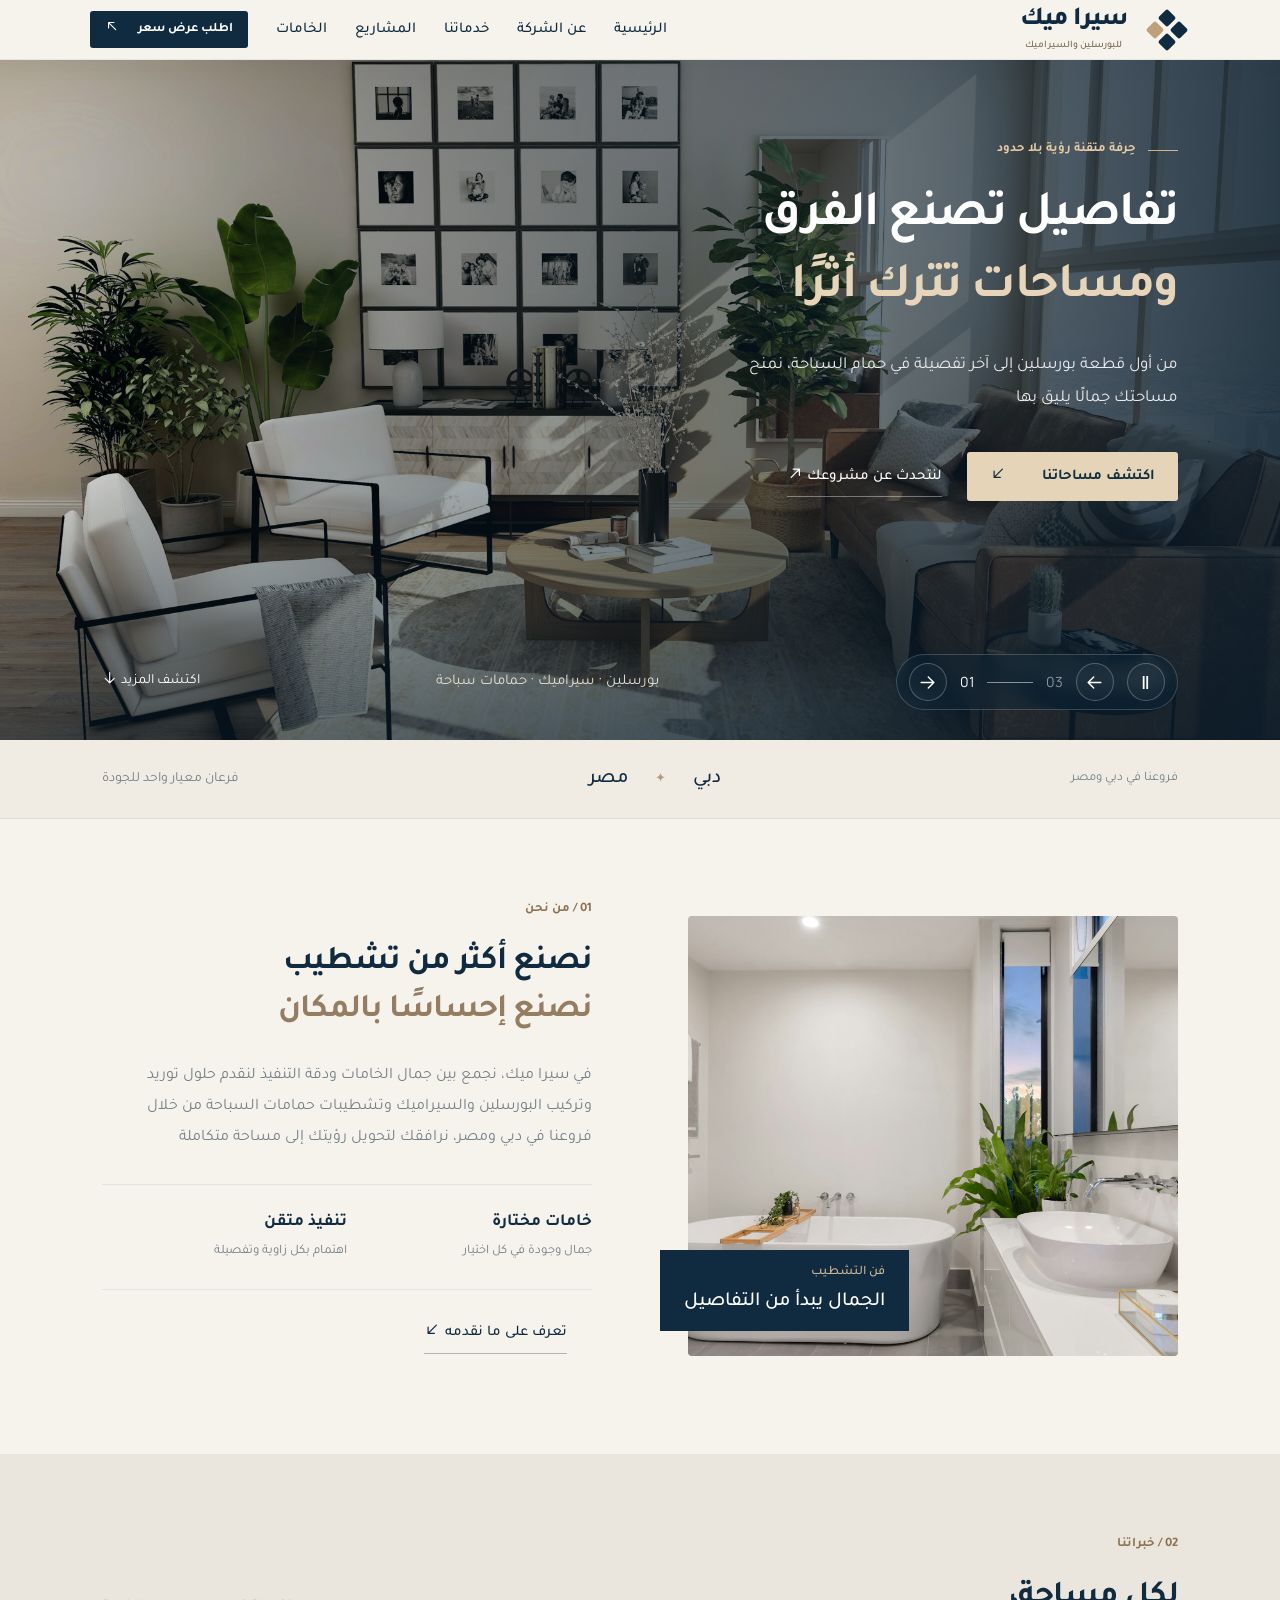
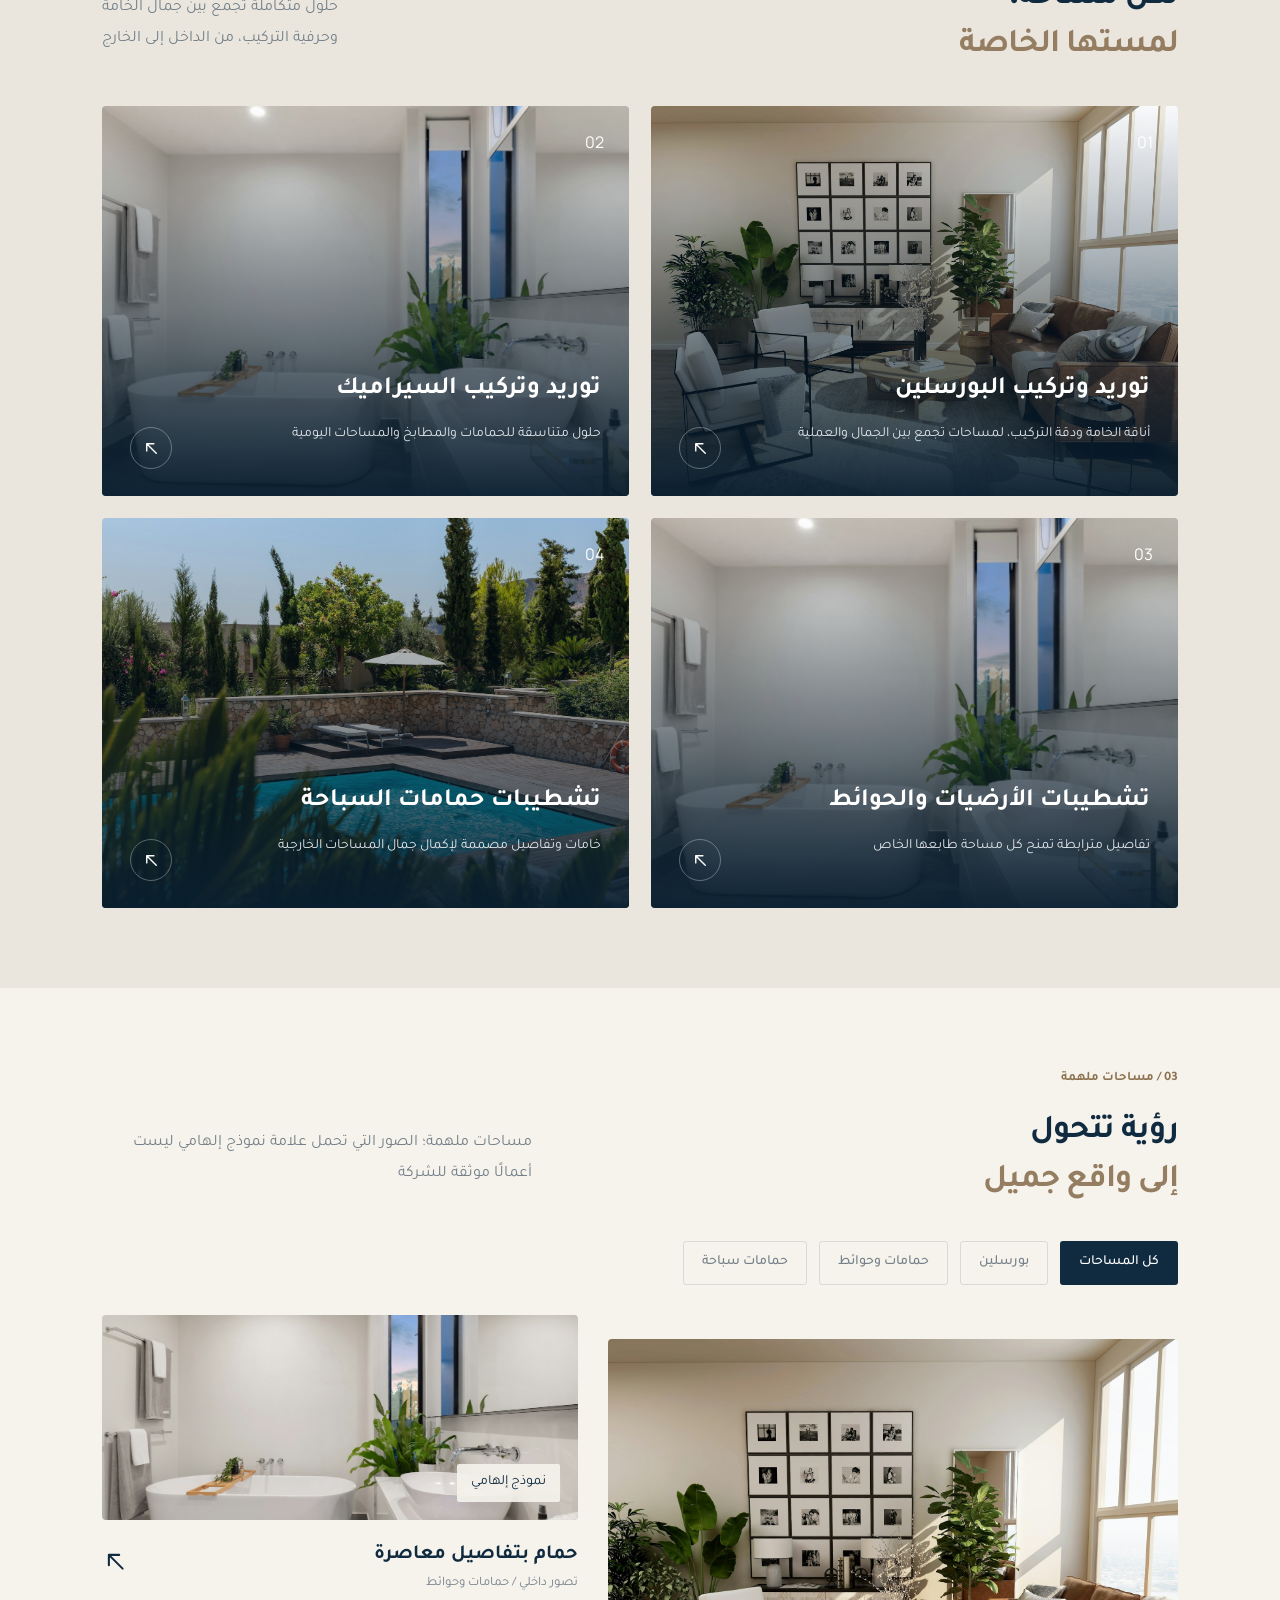
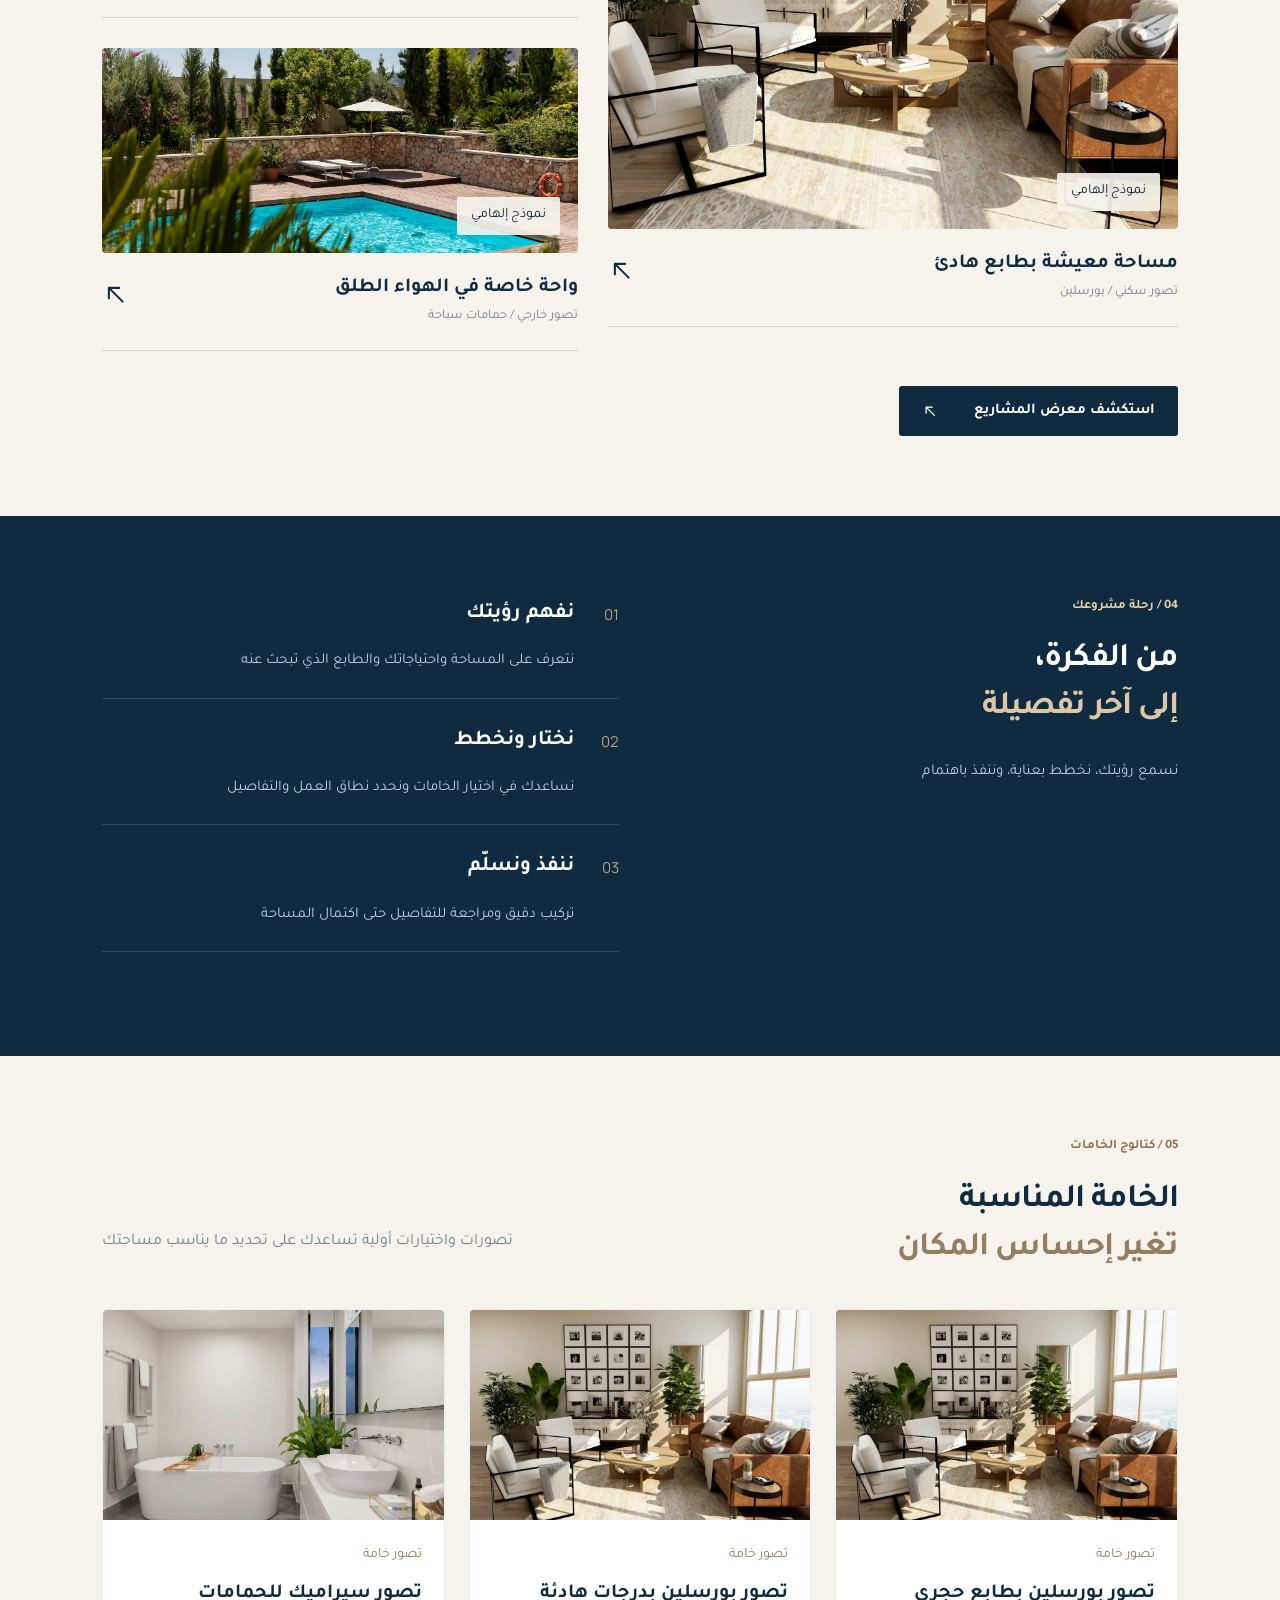
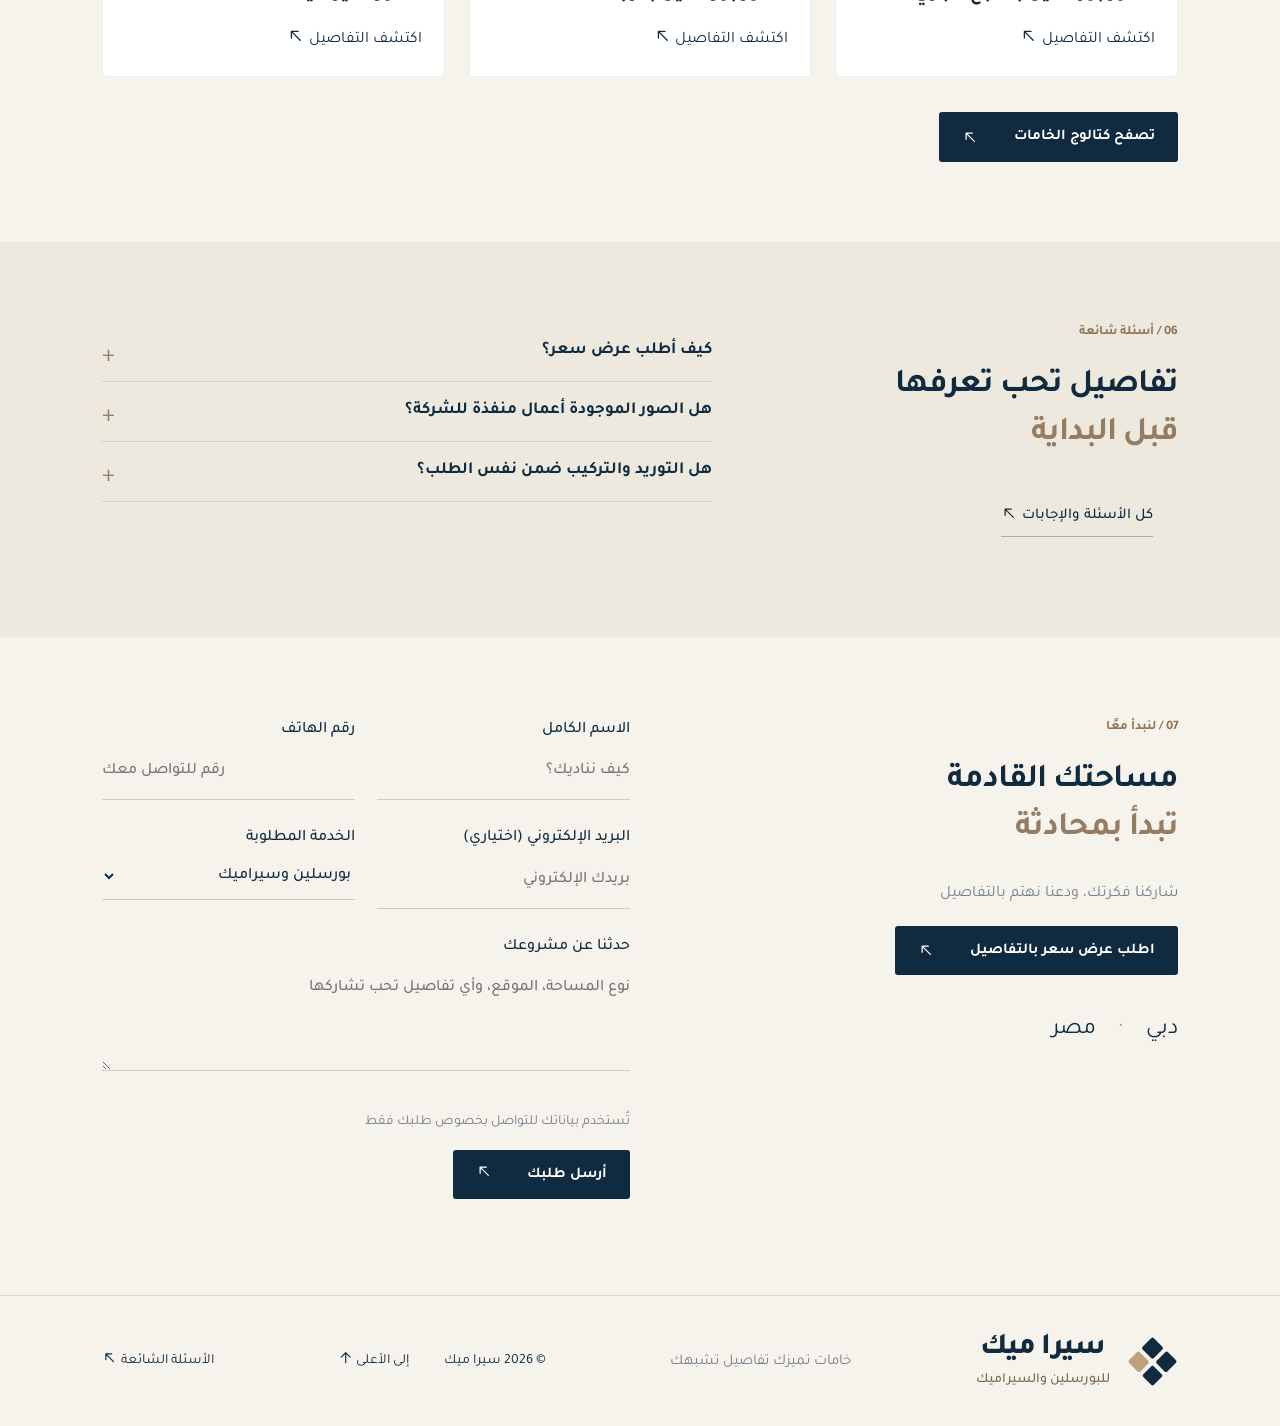
==== commit b3687f81: "update design of arrows" ====
--- a/index.html
+++ b/index.html
@@ -1,5 +1,5 @@
 <!doctype html>
-<html lang="ar" dir="rtl"><head><meta charset="utf-8"><meta name="viewport" content="width=device-width,initial-scale=1"><meta name="description" content="سيرا ميك — توريد وتركيب البورسلين والسيراميك وتشطيبات حمامات السباحة فروع في دبي ومصر"><meta name="theme-color" content="#102b40"><title>سيرا ميك | تفاصيل تصنع الفرق</title><link rel="icon" href="assets/favicon.svg"><link rel="preconnect" href="https://fonts.googleapis.com"><link rel="preconnect" href="https://fonts.gstatic.com" crossorigin><link href="https://fonts.googleapis.com/css2?family=Tajawal:wght@400;500;700;800&family=Manrope:wght@400;500;600;700&display=swap" rel="stylesheet"><link rel="stylesheet" href="assets/style.css?v=features-3"><script defer src="assets/dialogs.js?v=features-3"></script><script defer src="assets/app.js?v=features-3"></script><script defer src="assets/site-data.js?v=features-3"></script><script defer src="assets/site-extras.js?v=features-3"></script></head>
+<html lang="ar" dir="rtl"><head><meta charset="utf-8"><meta name="viewport" content="width=device-width,initial-scale=1"><meta name="description" content="سيرا ميك — توريد وتركيب البورسلين والسيراميك وتشطيبات حمامات السباحة فروع في دبي ومصر"><meta name="theme-color" content="#102b40"><title>سيرا ميك | تفاصيل تصنع الفرق</title><link rel="icon" href="assets/favicon.svg"><link rel="preconnect" href="https://fonts.googleapis.com"><link rel="preconnect" href="https://fonts.gstatic.com" crossorigin><link href="https://fonts.googleapis.com/css2?family=Tajawal:wght@400;500;700;800&family=Manrope:wght@400;500;600;700&display=swap" rel="stylesheet"><link rel="stylesheet" href="assets/style.css?v=arrows-1"><script defer src="assets/dialogs.js?v=features-3"></script><script defer src="assets/app.js?v=features-3"></script><script defer src="assets/site-data.js?v=features-3"></script><script defer src="assets/site-extras.js?v=features-3"></script><script defer src="assets/icons.js?v=1"></script></head>
 <body><header id="header"><a class="brand" href="#home" aria-label="سيرا ميك — الرئيسية"><span class="brand-symbol" aria-hidden="true"><i></i><i></i><i></i><i></i></span><span class="brand-name">سيرا ميك<small>للبورسلين والسيراميك</small></span></a><button class="menu-toggle" aria-label="فتح القائمة" aria-expanded="false">☰</button><nav aria-label="القائمة الرئيسية"><a href="#home">الرئيسية</a><a href="#about">عن الشركة</a><a href="services.html">خدماتنا</a><a href="projects.html">المشاريع</a><a href="catalog.html">الخامات</a><a href="quote.html" class="nav-cta">اطلب عرض سعر <span>↖</span></a></nav></header>
 <main><section class="hero" id="home"><div class="hero-images"><img class="hero-image active" src="assets/images/living.jpg" alt="مساحة معيشة بتشطيبات أرضيات فاخرة" fetchpriority="high"><img class="hero-image" src="assets/images/pool.jpg" alt="حمام سباحة بتفاصيل معمارية مميزة"><img class="hero-image" src="assets/images/bathroom.jpg" alt="حمام بتشطيبات حوائط وأرضيات أنيقة"></div><div class="hero-shade"></div><div class="hero-content"><span class="eyebrow light">حِرفة متقنة رؤية بلا حدود</span><h1 id="hero-title">تفاصيل تصنع الفرق<br><em>ومساحات تترك أثرًا</em></h1><p id="hero-description">من أول قطعة بورسلين إلى آخر تفصيلة في حمام السباحة، نمنح مساحتك جمالًا يليق بها</p><a class="button cream" href="projects.html">اكتشف مساحاتنا <span>↙</span></a><a class="text-link" href="quote.html">لنتحدث عن مشروعك ↗</a></div><div class="hero-bottom"><div class="slide-controls"><button id="prev-slide" aria-label="الصورة السابقة">→</button><span id="slide-number">01</span><span class="slide-line"></span><span class="muted">03</span><button id="next-slide" aria-label="الصورة التالية">←</button><button id="pause-slide" aria-label="إيقاف العرض التلقائي">Ⅱ</button></div><span class="hero-caption">بورسلين · سيراميك · حمامات سباحة</span><a href="#about" class="scroll-link">اكتشف المزيد ↓</a></div></section>
 <div class="locations"><span>فروعنا في دبي ومصر</span><div>دبي <i>✦</i> مصر</div><span>فرعان معيار واحد للجودة</span></div>
--- a/assets/style.css
+++ b/assets/style.css
@@ -419,3 +419,7 @@
 footer{padding-block:35px}footer>p{font-size:15px}
 }
 @media(min-width:701px) and (max-width:1100px){header>nav{top:60px}.hero-content{padding-top:65px}}
+
+/* Vector arrows inherit the surrounding color on every device. */
+.site-arrow{display:inline-block;width:1.1em;height:1.1em;flex-shrink:0;vertical-align:-.18em;fill:none;stroke:currentColor;stroke-width:1.8;stroke-linecap:round;stroke-linejoin:round;pointer-events:none}
+.round-arrow .site-arrow,.slide-controls .site-arrow,.media-prev .site-arrow,.media-next .site-arrow{width:19px;height:19px}
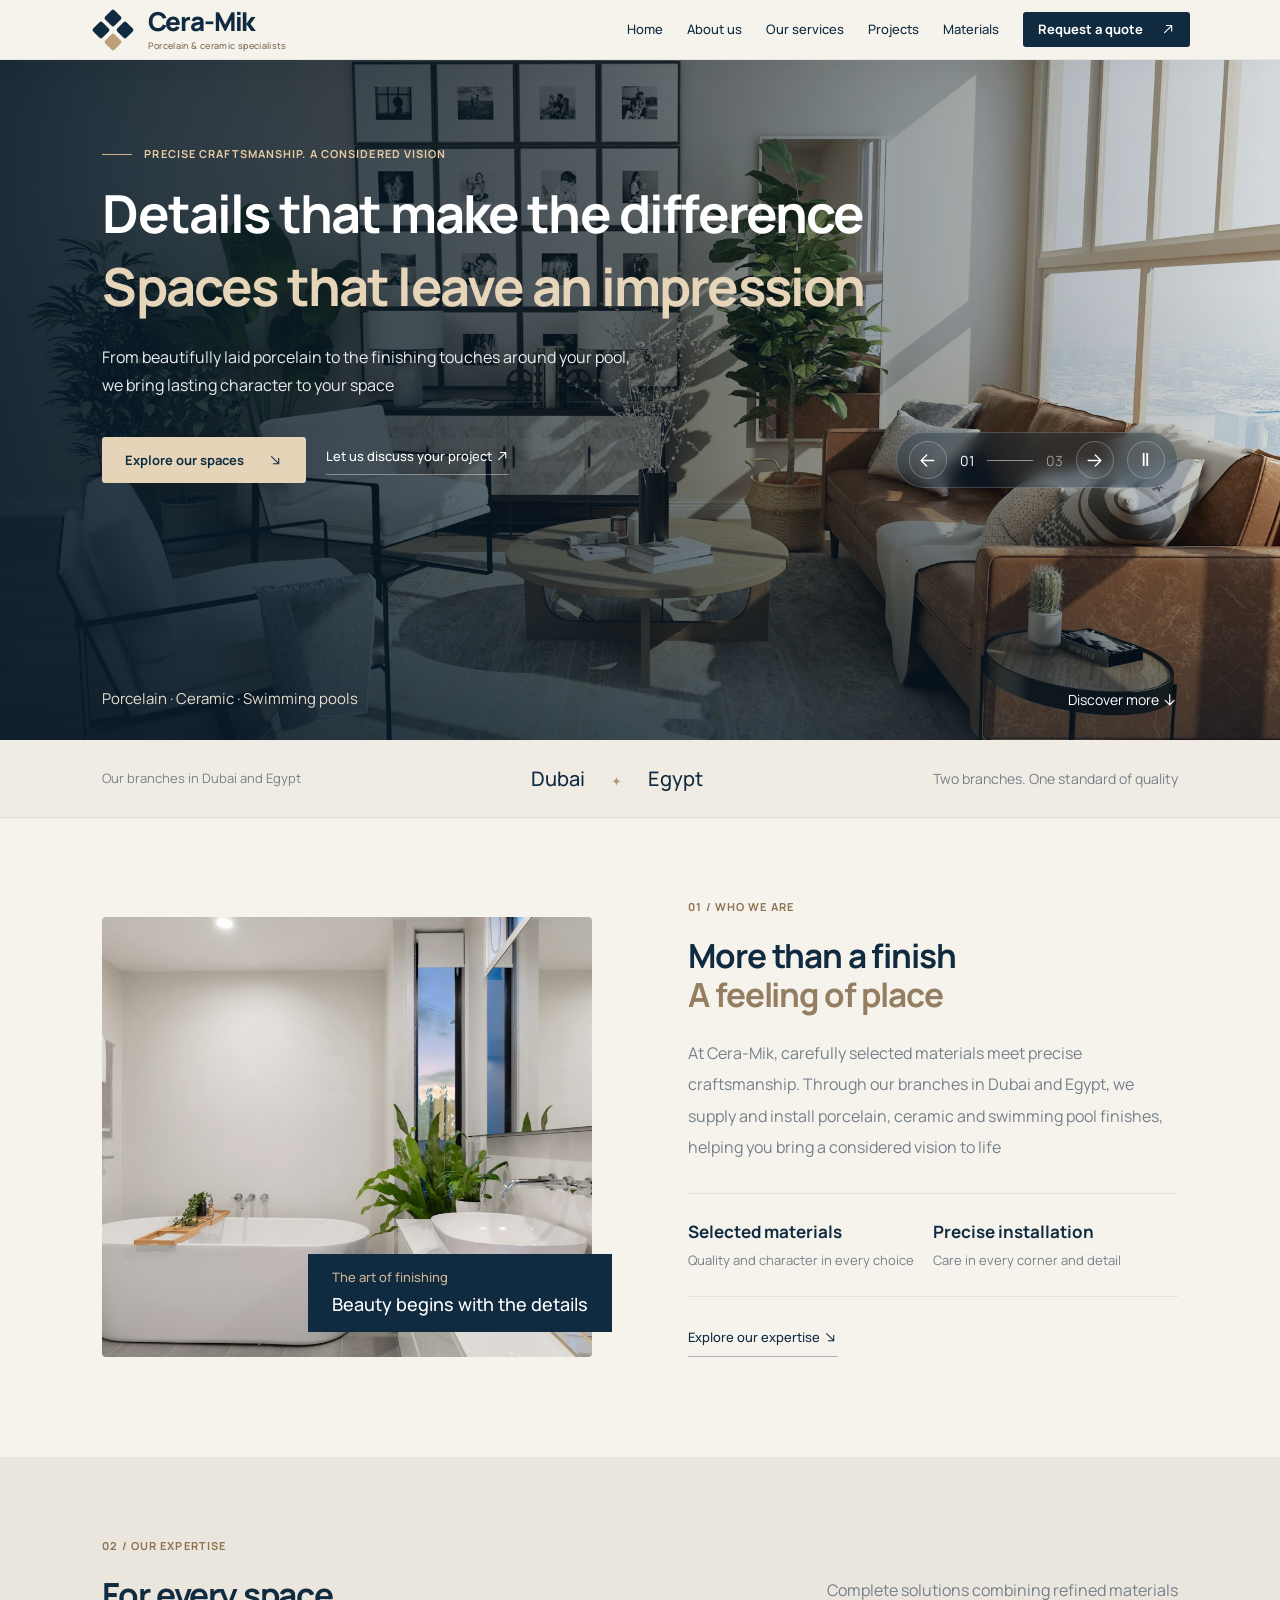
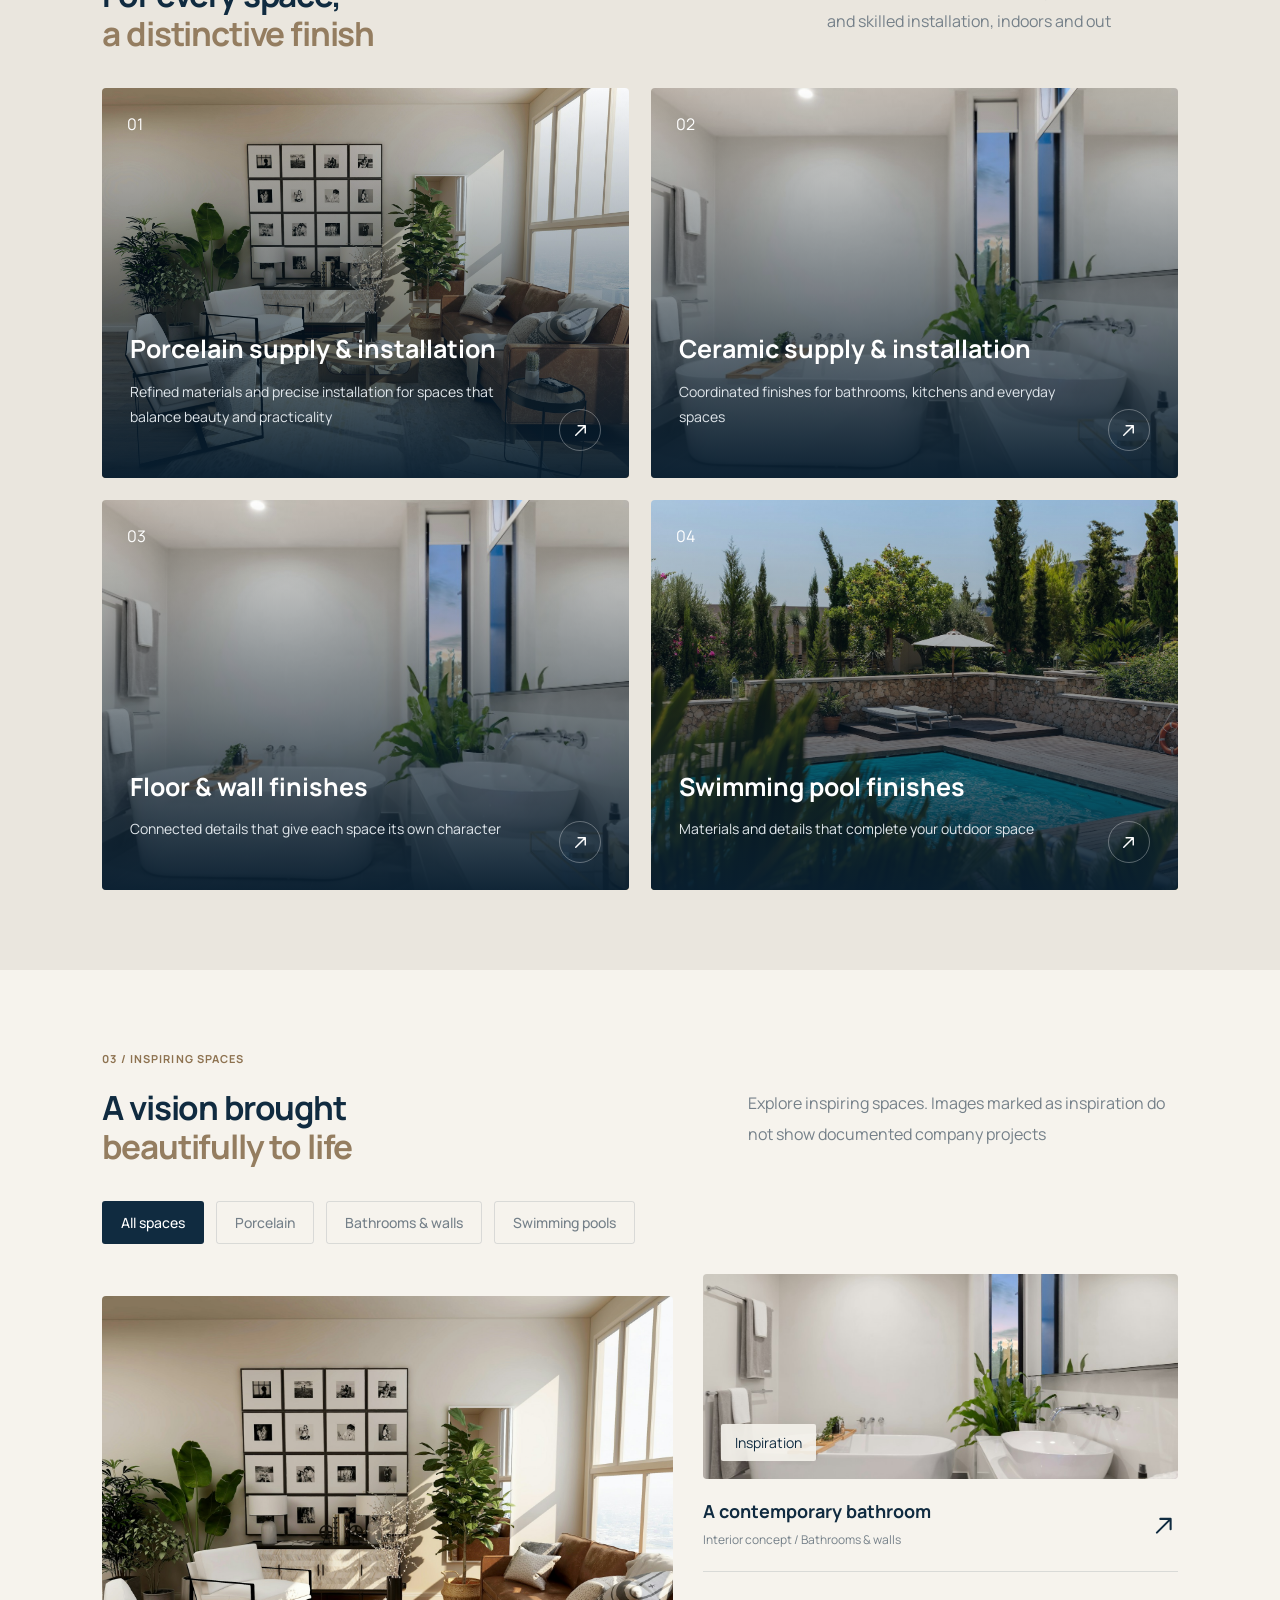
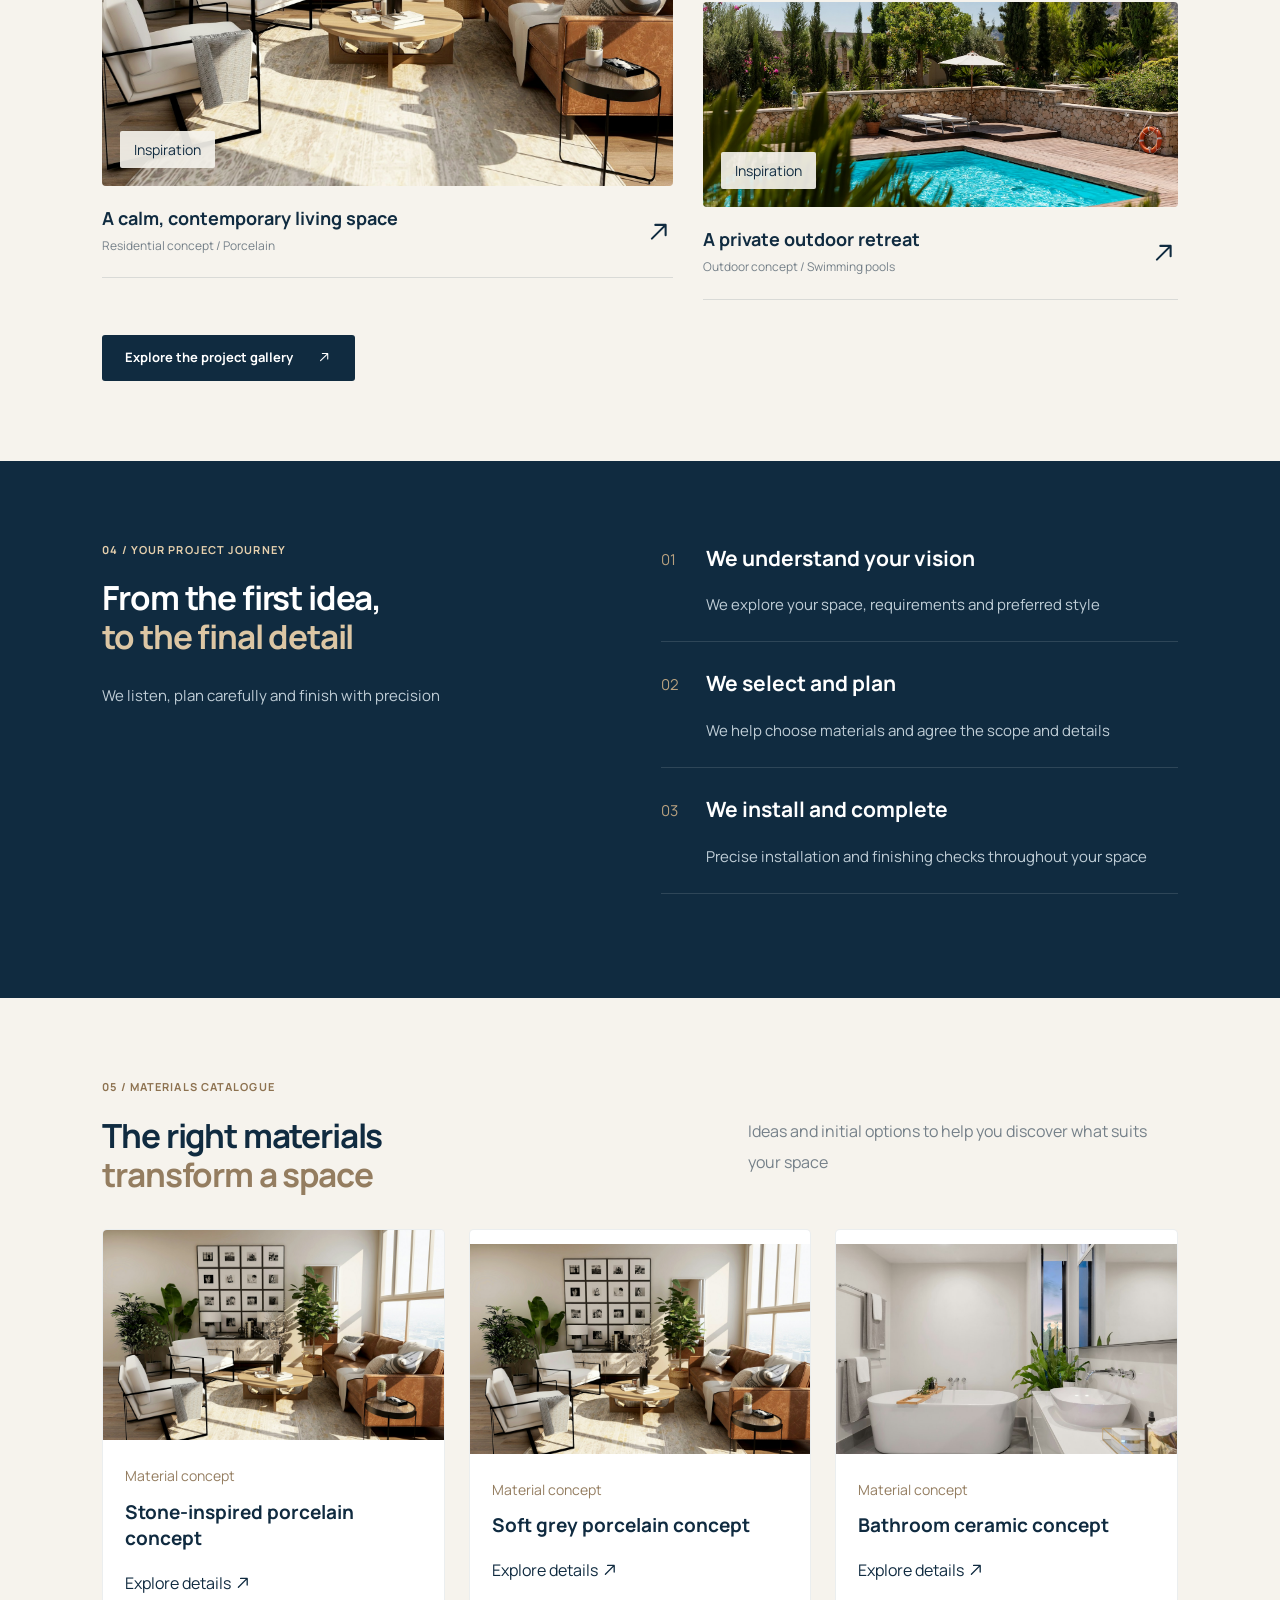
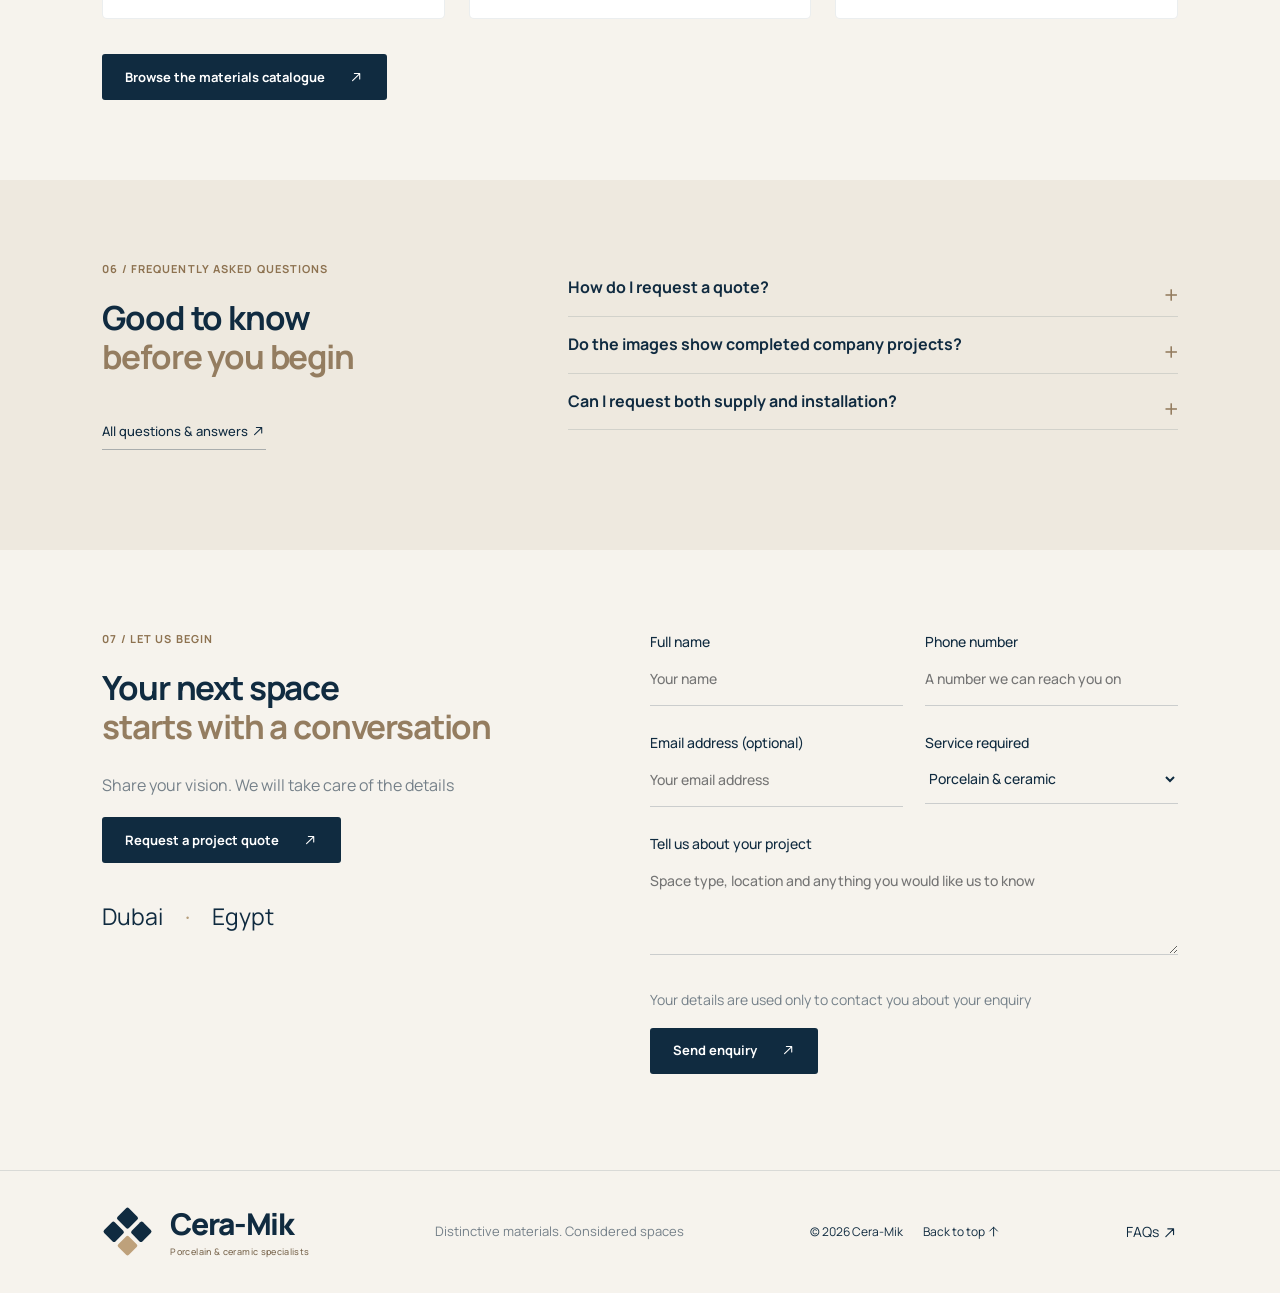
==== commit e88d037a: "upload version of site after be english" ====
--- a/index.html
+++ b/index.html
@@ -1,11 +1,11 @@
 <!doctype html>
-<html lang="ar" dir="rtl"><head><meta charset="utf-8"><meta name="viewport" content="width=device-width,initial-scale=1"><meta name="description" content="سيرا ميك — توريد وتركيب البورسلين والسيراميك وتشطيبات حمامات السباحة فروع في دبي ومصر"><meta name="theme-color" content="#102b40"><title>سيرا ميك | تفاصيل تصنع الفرق</title><link rel="icon" href="assets/favicon.svg"><link rel="preconnect" href="https://fonts.googleapis.com"><link rel="preconnect" href="https://fonts.gstatic.com" crossorigin><link href="https://fonts.googleapis.com/css2?family=Tajawal:wght@400;500;700;800&family=Manrope:wght@400;500;600;700&display=swap" rel="stylesheet"><link rel="stylesheet" href="assets/style.css?v=arrows-1"><script defer src="assets/dialogs.js?v=features-3"></script><script defer src="assets/app.js?v=features-3"></script><script defer src="assets/site-data.js?v=features-3"></script><script defer src="assets/site-extras.js?v=features-3"></script><script defer src="assets/icons.js?v=1"></script></head>
-<body><header id="header"><a class="brand" href="#home" aria-label="سيرا ميك — الرئيسية"><span class="brand-symbol" aria-hidden="true"><i></i><i></i><i></i><i></i></span><span class="brand-name">سيرا ميك<small>للبورسلين والسيراميك</small></span></a><button class="menu-toggle" aria-label="فتح القائمة" aria-expanded="false">☰</button><nav aria-label="القائمة الرئيسية"><a href="#home">الرئيسية</a><a href="#about">عن الشركة</a><a href="services.html">خدماتنا</a><a href="projects.html">المشاريع</a><a href="catalog.html">الخامات</a><a href="quote.html" class="nav-cta">اطلب عرض سعر <span>↖</span></a></nav></header>
-<main><section class="hero" id="home"><div class="hero-images"><img class="hero-image active" src="assets/images/living.jpg" alt="مساحة معيشة بتشطيبات أرضيات فاخرة" fetchpriority="high"><img class="hero-image" src="assets/images/pool.jpg" alt="حمام سباحة بتفاصيل معمارية مميزة"><img class="hero-image" src="assets/images/bathroom.jpg" alt="حمام بتشطيبات حوائط وأرضيات أنيقة"></div><div class="hero-shade"></div><div class="hero-content"><span class="eyebrow light">حِرفة متقنة رؤية بلا حدود</span><h1 id="hero-title">تفاصيل تصنع الفرق<br><em>ومساحات تترك أثرًا</em></h1><p id="hero-description">من أول قطعة بورسلين إلى آخر تفصيلة في حمام السباحة، نمنح مساحتك جمالًا يليق بها</p><a class="button cream" href="projects.html">اكتشف مساحاتنا <span>↙</span></a><a class="text-link" href="quote.html">لنتحدث عن مشروعك ↗</a></div><div class="hero-bottom"><div class="slide-controls"><button id="prev-slide" aria-label="الصورة السابقة">→</button><span id="slide-number">01</span><span class="slide-line"></span><span class="muted">03</span><button id="next-slide" aria-label="الصورة التالية">←</button><button id="pause-slide" aria-label="إيقاف العرض التلقائي">Ⅱ</button></div><span class="hero-caption">بورسلين · سيراميك · حمامات سباحة</span><a href="#about" class="scroll-link">اكتشف المزيد ↓</a></div></section>
-<div class="locations"><span>فروعنا في دبي ومصر</span><div>دبي <i>✦</i> مصر</div><span>فرعان معيار واحد للجودة</span></div>
-<section id="about" class="section about"><div class="about-image reveal"><img src="assets/images/bathroom.jpg" alt="تفاصيل تشطيب حمام راقٍ" loading="lazy"><div class="image-label"><span>فن التشطيب</span><strong>الجمال يبدأ من التفاصيل</strong></div></div><div class="about-copy reveal"><span class="eyebrow">01 / من نحن</span><h2>نصنع أكثر من تشطيب<br><span>نصنع إحساسًا بالمكان</span></h2><p id="about-text">في سيرا ميك، نجمع بين جمال الخامات ودقة التنفيذ لنقدم حلول توريد وتركيب البورسلين والسيراميك وتشطيبات حمامات السباحة من خلال فروعنا في دبي ومصر، نرافقك لتحويل رؤيتك إلى مساحة متكاملة</p><div class="values"><div><b>خامات مختارة</b><span>جمال وجودة في كل اختيار</span></div><div><b>تنفيذ متقن</b><span>اهتمام بكل زاوية وتفصيلة</span></div></div><a class="text-link dark" href="services.html">تعرف على ما نقدمه ↙</a></div></section>
-<section id="services" class="section services"><div class="section-top reveal"><div><span class="eyebrow">02 / خبراتنا</span><h2>لكل مساحة،<br><span>لمستها الخاصة</span></h2></div><p>حلول متكاملة تجمع بين جمال الخامة<br>وحرفية التركيب، من الداخل إلى الخارج</p></div><div class="service-grid"><a href="services.html?id=porcelain" class="service-card reveal"><img src="assets/images/living.jpg" alt="أرضيات بورسلين للمساحات الداخلية" loading="lazy"><span class="service-index">01</span><div><small>خامات مختارة بعناية</small><h3>البورسلين والسيراميك</h3><p>توريد وتركيب يترجم ذوقك إلى تفاصيل تعيش معك</p><span class="round-arrow">↖</span></div></a><a href="services.html?id=walls" class="service-card reveal"><img src="assets/images/bathroom.jpg" alt="حوائط وأرضيات حمام" loading="lazy"><span class="service-index">02</span><div><small>تشطيبات داخلية متكاملة</small><h3>الأرضيات والحوائط</h3><p>تناغم في الخامات، ودقة في كل خط وكل زاوية</p><span class="round-arrow">↖</span></div></a><a href="services.html?id=pool" class="service-card reveal"><img src="assets/images/pool.jpg" alt="تشطيبات حمامات السباحة" loading="lazy"><span class="service-index">03</span><div><small>مساحات خارجية مميزة</small><h3>حمامات السباحة</h3><p>توريد وتركيب تشطيبات تمنح مساحتك طابعًا مميزًا</p><span class="round-arrow">↖</span></div></a></div></section>
-<section id="projects" class="section projects"><div class="section-top reveal"><div><span class="eyebrow">03 / مساحات ملهمة</span><h2>رؤية تتحول<br><span>إلى واقع جميل</span></h2></div><p id="project-description">تصورات للمساحات التي يمكننا تنفيذها<br>الصور التالية نماذج إلهامية وليست أعمالًا موثقة للشركة</p></div><div class="filters" role="group" aria-label="تصنيف المساحات"><button class="active" data-filter="all">كل المساحات</button><button data-filter="porcelain">بورسلين</button><button data-filter="bathroom">حمامات وحوائط</button><button data-filter="pool">حمامات سباحة</button></div><div class="project-grid" id="project-grid"></div><a class="button navy section-link" href="projects.html">استكشف معرض المشاريع ↖</a></section>
-<section class="process section"><div class="reveal"><span class="eyebrow light">04 / رحلة مشروعك</span><h2>من الفكرة،<br><span>إلى آخر تفصيلة</span></h2><p>نسمع رؤيتك، نخطط بعناية، وننفذ باهتمام</p></div><div class="steps"><div class="reveal"><span>01</span><h3>نفهم رؤيتك</h3><p>نتعرف على المساحة واحتياجاتك والطابع الذي تبحث عنه</p></div><div class="reveal"><span>02</span><h3>نختار ونخطط</h3><p>نساعدك في اختيار الخامات ونحدد نطاق العمل والتفاصيل</p></div><div class="reveal"><span>03</span><h3>ننفذ ونسلّم</h3><p>تركيب دقيق ومراجعة للتفاصيل حتى اكتمال المساحة</p></div></div></section>
-<section class="section" id="materials"><div class="section-top"><div><span class="eyebrow">05 / كتالوج الخامات</span><h2>الخامة المناسبة<br><span>تغير إحساس المكان</span></h2></div><p>تصورات واختيارات أولية تساعدك على تحديد ما يناسب مساحتك</p></div><div class="product-grid" id="home-materials"></div><a class="button navy section-link" href="catalog.html">تصفح كتالوج الخامات ↖</a></section><section class="section home-faq"><div><span class="eyebrow">06 / أسئلة شائعة</span><h2>تفاصيل تحب تعرفها<br><span>قبل البداية</span></h2><a class="text-link dark" href="faq.html">كل الأسئلة والإجابات ↖</a></div><div class="faq-list" id="home-faq"></div></section><section id="contact" class="section contact"><div class="reveal"><span class="eyebrow">07 / لنبدأ معًا</span><h2>مساحتك القادمة<br><span>تبدأ بمحادثة</span></h2><p>شاركنا فكرتك، ودعنا نهتم بالتفاصيل</p><a class="button navy" href="quote.html">اطلب عرض سعر بالتفاصيل ↖</a><div id="contact-details"></div><div class="contact-countries">دبي <span>·</span> مصر</div></div><form id="contact-form" class="reveal"><div class="form-row"><label>الاسم الكامل<input name="name" required maxlength="100" placeholder="كيف نناديك؟" autocomplete="name"></label><label>رقم الهاتف<input name="phone" required maxlength="40" placeholder="رقم للتواصل معك" autocomplete="tel" type="tel"></label></div><div class="form-row"><label>البريد الإلكتروني (اختياري)<input name="email" type="email" maxlength="150" placeholder="بريدك الإلكتروني" autocomplete="email"></label><label>الخدمة المطلوبة<select name="service"><option>بورسلين وسيراميك</option><option>أرضيات وحوائط</option><option>حمامات سباحة</option><option>مشروع متكامل</option></select></label></div><label>حدثنا عن مشروعك<textarea name="message" required maxlength="3000" rows="3" placeholder="نوع المساحة، الموقع، وأي تفاصيل تحب تشاركها"></textarea></label><input name="website" tabindex="-1" autocomplete="off" class="honeypot" aria-hidden="true"><p class="privacy-note">تُستخدم بياناتك للتواصل بخصوص طلبك فقط</p><button class="button navy" type="submit">أرسل طلبك <span>↖</span></button><p id="form-status" role="status"></p></form></section></main>
-<footer><a class="brand" href="#home"><span class="brand-symbol" aria-hidden="true"><i></i><i></i><i></i><i></i></span><span class="brand-name">سيرا ميك<small>للبورسلين والسيراميك</small></span></a><p>خامات تميزك تفاصيل تشبهك</p><div><span>© <span id="year"></span> سيرا ميك</span><a href="#home">إلى الأعلى ↑</a></div><a class="footer-faq" href="faq.html">الأسئلة الشائعة ↖</a></footer><dialog id="project-modal"><button class="modal-close" aria-label="إغلاق">×</button><img alt=""><div><span class="eyebrow"></span><h2></h2><p></p><a class="button navy" href="#contact">اطلب مساحة مشابهة ↖</a></div></dialog></body></html>
+<html lang="en" dir="ltr"><head><meta charset="utf-8"><meta name="viewport" content="width=device-width,initial-scale=1"><meta name="description" content="Cera-Mik — Porcelain, ceramic and swimming pool finishes. Supply and installation in Dubai and Egypt"><meta name="theme-color" content="#102b40"><title>Cera-Mik | Details that make the difference</title><link rel="icon" href="assets/favicon.svg"><link rel="preconnect" href="https://fonts.googleapis.com"><link rel="preconnect" href="https://fonts.gstatic.com" crossorigin><link href="https://fonts.googleapis.com/css2?family=Manrope:wght@400;500;600;700;800&display=swap" rel="stylesheet"><link rel="stylesheet" href="assets/style.css?v=input-focus-5"><script defer src="assets/dialogs.js?v=english-1"></script><script defer src="assets/app.js?v=english-1"></script><script defer src="assets/site-data.js?v=english-1"></script><script defer src="assets/site-extras.js?v=english-1"></script><script defer src="assets/icons.js?v=english-1"></script></head>
+<body><header id="header"><a class="brand" href="#home" aria-label="Cera-Mik — Home"><span class="brand-symbol" aria-hidden="true"><i></i><i></i><i></i><i></i></span><span class="brand-name">Cera-Mik<small>Porcelain & ceramic specialists</small></span></a><button class="menu-toggle" aria-label="Open menu" aria-expanded="false">☰</button><nav aria-label="Main navigation"><a href="#home">Home</a><a href="#about">About us</a><a href="services.html">Our services</a><a href="projects.html">Projects</a><a href="catalog.html">Materials</a><a href="quote.html" class="nav-cta">Request a quote <span>↗</span></a></nav></header>
+<main><section class="hero" id="home"><div class="hero-images"><img class="hero-image active" src="assets/images/living.jpg" alt="Living space with elegant floor finishes" fetchpriority="high"><img class="hero-image" src="assets/images/pool.jpg" alt="Swimming pool with distinctive architectural details"><img class="hero-image" src="assets/images/bathroom.jpg" alt="Bathroom with coordinated wall and floor finishes"></div><div class="hero-shade"></div><div class="hero-content"><span class="eyebrow light">Precise craftsmanship. A considered vision</span><h1 id="hero-title">Details that make the difference<br><em>Spaces that leave an impression</em></h1><p id="hero-description">From beautifully laid porcelain to the finishing touches around your pool, we bring lasting character to your space</p><div class="hero-actions"><div class="hero-action-links"><a class="button cream" href="projects.html">Explore our spaces <span>↘</span></a><a class="text-link" href="quote.html">Let us discuss your project ↗</a></div><div class="slide-controls"><button id="prev-slide" aria-label="Previous image">←</button><span id="slide-number">01</span><span class="slide-line"></span><span class="muted">03</span><button id="next-slide" aria-label="Next image">→</button><button id="pause-slide" aria-label="Pause slideshow">Ⅱ</button></div></div></div><div class="hero-bottom"><span class="hero-caption">Porcelain · Ceramic · Swimming pools</span><a href="#about" class="scroll-link">Discover more ↓</a></div></section>
+<div class="locations"><span>Our branches in Dubai and Egypt</span><div>Dubai <i>✦</i> Egypt</div><span>Two branches. One standard of quality</span></div>
+<section id="about" class="section about"><div class="about-image reveal"><img src="assets/images/bathroom.jpg" alt="Elegant bathroom finishing details" loading="lazy"><div class="image-label"><span>The art of finishing</span><strong>Beauty begins with the details</strong></div></div><div class="about-copy reveal"><span class="eyebrow">01 / Who we are</span><h2>More than a finish<br><span>A feeling of place</span></h2><p id="about-text">At Cera-Mik, carefully selected materials meet precise craftsmanship. Through our branches in Dubai and Egypt, we supply and install porcelain, ceramic and swimming pool finishes, helping you bring a considered vision to life</p><div class="values"><div><b>Selected materials</b><span>Quality and character in every choice</span></div><div><b>Precise installation</b><span>Care in every corner and detail</span></div></div><a class="text-link dark" href="services.html">Explore our expertise ↘</a></div></section>
+<section id="services" class="section services"><div class="section-top reveal"><div><span class="eyebrow">02 / Our expertise</span><h2>For every space,<br><span>a distinctive finish</span></h2></div><p>Complete solutions combining refined materials<br>and skilled installation, indoors and out</p></div><div class="service-grid"><a href="services.html?id=porcelain" class="service-card reveal"><img src="assets/images/living.jpg" alt="Porcelain flooring for interior spaces" loading="lazy"><span class="service-index">01</span><div><small>Carefully selected materials</small><h3>Porcelain & ceramic</h3><p>Supply and installation that bring your style to life</p><span class="round-arrow">↗</span></div></a><a href="services.html?id=walls" class="service-card reveal"><img src="assets/images/bathroom.jpg" alt="Bathroom walls and floors" loading="lazy"><span class="service-index">02</span><div><small>Coordinated interior finishes</small><h3>Floors & walls</h3><p>Harmonious materials and precise finishing details</p><span class="round-arrow">↗</span></div></a><a href="services.html?id=pool" class="service-card reveal"><img src="assets/images/pool.jpg" alt="Swimming pool finishes" loading="lazy"><span class="service-index">03</span><div><small>Distinctive outdoor spaces</small><h3>Swimming pools</h3><p>Finishes that give your outdoor space its own character</p><span class="round-arrow">↗</span></div></a></div></section>
+<section id="projects" class="section projects"><div class="section-top reveal"><div><span class="eyebrow">03 / Inspiring spaces</span><h2>A vision brought<br><span>beautifully to life</span></h2></div><p id="project-description">Concepts for the spaces we can help create<br>The following images are inspiration concepts, not documented company projects</p></div><div class="filters" role="group" aria-label="Filter spaces"><button class="active" data-filter="all">All spaces</button><button data-filter="porcelain">Porcelain</button><button data-filter="bathroom">Bathrooms & walls</button><button data-filter="pool">Swimming pools</button></div><div class="project-grid" id="project-grid"></div><a class="button navy section-link" href="projects.html">Explore the project gallery ↗</a></section>
+<section class="process section"><div class="reveal"><span class="eyebrow light">04 / Your project journey</span><h2>From the first idea,<br><span>to the final detail</span></h2><p>We listen, plan carefully and finish with precision</p></div><div class="steps"><div class="reveal"><span>01</span><h3>We understand your vision</h3><p>We explore your space, requirements and preferred style</p></div><div class="reveal"><span>02</span><h3>We select and plan</h3><p>We help choose materials and agree the scope and details</p></div><div class="reveal"><span>03</span><h3>We install and complete</h3><p>Precise installation and finishing checks throughout your space</p></div></div></section>
+<section class="section" id="materials"><div class="section-top"><div><span class="eyebrow">05 / Materials catalogue</span><h2>The right materials<br><span>transform a space</span></h2></div><p>Ideas and initial options to help you discover what suits your space</p></div><div class="product-grid" id="home-materials"></div><a class="button navy section-link" href="catalog.html">Browse the materials catalogue ↗</a></section><section class="section home-faq"><div><span class="eyebrow">06 / Frequently asked questions</span><h2>Good to know<br><span>before you begin</span></h2><a class="text-link dark" href="faq.html">All questions & answers ↗</a></div><div class="faq-list" id="home-faq"></div></section><section id="contact" class="section contact"><div class="reveal"><span class="eyebrow">07 / Let us begin</span><h2>Your next space<br><span>starts with a conversation</span></h2><p>Share your vision. We will take care of the details</p><a class="button navy" href="quote.html">Request a project quote ↗</a><div id="contact-details"></div><div class="contact-countries">Dubai <span>·</span> Egypt</div></div><form id="contact-form" class="reveal"><div class="form-row"><label>Full name<input name="name" required maxlength="100" placeholder="Your name" autocomplete="name"></label><label>Phone number<input name="phone" required maxlength="40" placeholder="A number we can reach you on" autocomplete="tel" type="tel"></label></div><div class="form-row"><label>Email address (optional)<input name="email" type="email" maxlength="150" placeholder="Your email address" autocomplete="email"></label><label>Service required<select name="service"><option>Porcelain & ceramic</option><option>Floors & walls</option><option>Swimming pools</option><option>Complete project</option></select></label></div><label>Tell us about your project<textarea name="message" required maxlength="3000" rows="3" placeholder="Space type, location and anything you would like us to know"></textarea></label><input name="website" tabindex="-1" autocomplete="off" class="honeypot" aria-hidden="true"><p class="privacy-note">Your details are used only to contact you about your enquiry</p><button class="button navy" type="submit">Send enquiry <span>↗</span></button><p id="form-status" role="status"></p></form></section></main>
+<footer><a class="brand" href="#home"><span class="brand-symbol" aria-hidden="true"><i></i><i></i><i></i><i></i></span><span class="brand-name">Cera-Mik<small>Porcelain & ceramic specialists</small></span></a><p>Distinctive materials. Considered spaces</p><div><span>© <span id="year"></span> Cera-Mik</span><a href="#home">Back to top ↑</a></div><a class="footer-faq" href="faq.html">FAQs ↗</a></footer><dialog id="project-modal"><button class="modal-close" aria-label="Close">×</button><img alt=""><div><span class="eyebrow"></span><h2></h2><p></p><a class="button navy" href="#contact">Request a similar space ↗</a></div></dialog></body></html>
--- a/assets/style.css
+++ b/assets/style.css
@@ -1,18 +1,18 @@
 ﻿
-:root{--navy:#102b40;--cream:#f6f3ed;--sand:#b59c79;--muted:#758089}*{box-sizing:border-box}html{scroll-behavior:smooth;scroll-padding-top:95px}body{margin:0;background:var(--cream);color:var(--navy);font-family:Cairo,Arial,sans-serif}a{color:inherit;text-decoration:none}button,input,select,textarea{font:inherit}button{cursor:pointer}img{display:block;width:100%;object-fit:cover}header{height:96px;padding:0 6%;display:flex;align-items:center;justify-content:space-between;background:var(--cream);position:sticky;top:0;z-index:20;border-bottom:1px solid #102b4015}.brand{display:flex;align-items:center;gap:12px}.brand img{width:60px;height:60px;object-fit:contain;border-radius:50%}.brand>span{font:700 22px Manrope,Arial;letter-spacing:2px;color:#073b69}.brand small{display:block;font-size:7px;letter-spacing:1.6px;margin-top:7px}nav{display:flex;align-items:center;gap:32px;font-size:13px}nav a:hover{color:var(--sand)}.nav-cta{padding:11px 22px;border:1px solid #102b4030}.nav-cta span{margin-right:25px}.menu-toggle{display:none}.hero{height:min(780px,calc(100svh - 96px));min-height:570px;position:relative;color:white;overflow:hidden}.hero-images,.hero-shade,.hero-image{position:absolute;inset:0;width:100%;height:100%}.hero-image{opacity:0;transition:opacity 1.2s,transform 8s linear;transform:scale(1.06)}.hero-image.active{opacity:1;transform:scale(1)}.hero-shade{background:linear-gradient(270deg,#08161fcc,#08161f40 75%),linear-gradient(0deg,#08161f99,transparent 35%)}.hero-content{position:relative;padding:100px 8% 70px;max-width:970px}.eyebrow{display:block;font-size:12px;letter-spacing:1px;color:#8d7250;margin-bottom:22px}.eyebrow.light{color:#e6d0ad}.hero h1{font-size:clamp(36px,4.4vw,66px);line-height:1.5;font-weight:500;margin:0 0 20px}.hero em{font-style:normal;color:#e7d5b9}.hero p{max-width:480px;font-size:15px;color:#e3e5e4;line-height:2}.button{display:inline-flex;align-items:center;justify-content:space-between;gap:44px;padding:15px 26px;font-size:13px;border:0;transition:transform .3s}.button:hover{transform:translateY(-3px)}.cream{background:var(--cream);color:var(--navy)}.navy{background:var(--navy);color:white}.hero .button{margin-top:20px}.text-link{display:inline-block;font-size:12px;margin:20px 22px;border-bottom:1px solid #ffffff60;padding-bottom:6px}.dark{margin-right:0;border-color:#102b4050}.hero-bottom{position:absolute;bottom:32px;right:8%;left:8%;display:flex;align-items:center;justify-content:space-between;font-size:11px}.slide-controls{display:flex;align-items:center;gap:15px;direction:ltr;font-family:Manrope,Arial}.slide-controls button{color:white;background:none;border:1px solid #ffffff50;width:34px;height:34px}.slide-line{width:70px;height:1px;background:#ffffff80}.muted{opacity:.5}.locations{padding:28px 6%;display:flex;align-items:center;justify-content:space-between;border-bottom:1px solid #102b4015;font-size:11px;color:var(--muted)}.locations>div{font-size:20px;color:var(--navy)}.locations i{font-size:13px;font-style:normal;color:var(--sand);margin:0 22px}.locations>span:last-child{font:9px Manrope;letter-spacing:1.5px}.section{padding:100px 8%}h2{font-size:clamp(30px,3vw,46px);font-weight:500;line-height:1.6;margin:0 0 24px;letter-spacing:-1px}h2 span{color:#9b876e}p{line-height:2;font-size:14px;color:var(--muted)}.about{display:grid;grid-template-columns:1fr 1fr;align-items:center;gap:9%}.about-image{position:relative;height:530px}.about-image>img{height:100%}.image-label{position:absolute;bottom:25px;left:-28px;background:var(--navy);color:white;padding:24px 30px}.image-label span{font:9px Manrope;letter-spacing:2px;color:#ccb594;display:block;margin-bottom:10px}.image-label strong{font-size:17px;font-weight:500}.values{display:grid;grid-template-columns:1fr 1fr;border-block:1px solid #102b4015;margin:30px 0 10px;padding:24px 0}.values b{display:block;font-size:14px;font-weight:600}.values span{font-size:11px;color:var(--muted)}.services{background:#eae6de}.section-top{display:flex;align-items:flex-end;justify-content:space-between;margin-bottom:35px}.section-top h2{margin-bottom:0}.section-top>p{font-size:12px;max-width:380px}.service-grid{display:grid;grid-template-columns:repeat(3,1fr);gap:22px}.service-card{height:420px;position:relative;overflow:hidden;color:white}.service-card:after{content:'';position:absolute;inset:0;background:linear-gradient(0deg,#081e30ed,transparent 85%)}.service-card>img{height:100%;transition:transform .7s}.service-card:hover>img{transform:scale(1.07)}.service-index{position:absolute;top:25px;right:25px;z-index:1;font:12px Manrope}.service-card>div{position:absolute;bottom:30px;left:25px;right:25px;z-index:1}.service-card small{font:9px Manrope;letter-spacing:1.5px;color:#dcc8a9}.service-card h3{font-size:24px;font-weight:500;margin:12px 0}.service-card p{font-size:11px;color:#d4d9dc;max-width:230px}.round-arrow{position:absolute;left:0;bottom:0;border:1px solid #ffffff50;border-radius:50%;width:38px;height:38px;display:grid;place-items:center}.filters{display:flex;gap:12px;margin:30px 0}.filters button{background:none;border:1px solid #102b4020;color:var(--muted);padding:8px 20px;font-size:12px}.filters button.active{background:var(--navy);color:white}.project-grid{display:grid;grid-template-columns:1.2fr 1fr;gap:30px}.project-card{border:0;padding:0;background:none;text-align:right;color:var(--navy)}.project-card:first-child{grid-row:span 2}.project-image{overflow:hidden;position:relative;height:245px}.project-card:first-child .project-image{height:590px}.project-card img{height:100%;transition:transform .7s}.project-card:hover img{transform:scale(1.04)}.project-image>span{position:absolute;bottom:18px;right:18px;padding:5px 12px;background:#f6f3ede8;font-size:10px}.project-info{display:flex;align-items:center;justify-content:space-between;padding:17px 0;border-bottom:1px solid #102b4020}.project-info h3{font-size:17px;font-weight:500;margin:0}.project-info small{font-size:10px;color:var(--muted)}.project-info>span{font-size:25px}.process{background:var(--navy);color:white;display:grid;grid-template-columns:1fr 1.2fr;gap:12%}.process h2 span{color:#dcc6a4}.process p{color:#a8b5be;font-size:12px}.steps>div{position:relative;border-bottom:1px solid #ffffff20;padding:0 45px 22px 0;margin-bottom:24px}.steps>div>span{position:absolute;right:0;top:8px;color:#b8a17f;font:12px Manrope}.steps h3{font-size:19px;font-weight:500;margin:0}.steps p{margin-bottom:0}.contact{display:grid;grid-template-columns:1fr 1.2fr;gap:10%}.contact-countries{margin-top:35px;font-size:18px}.contact-countries span{color:var(--sand);margin:0 17px}.contact-detail{display:block;font-size:14px;margin-top:15px;direction:ltr;text-align:right}.form-row{display:grid;grid-template-columns:1fr 1fr;gap:22px}label{display:block;font-size:11px;margin-bottom:22px}input,select,textarea{width:100%;background:transparent;border:0;border-bottom:1px solid #102b4030;padding:12px 0;color:var(--navy);border-radius:0;font-size:12px;outline:none}input:focus,select:focus,textarea:focus{border-color:var(--sand)}textarea{resize:vertical}.privacy-note{font-size:10px}.honeypot{display:none}#form-status{font-size:12px}footer{padding:38px 8%;border-top:1px solid #102b4020;display:flex;align-items:center;justify-content:space-between}footer .brand img{width:48px;height:48px}footer .brand>span{font-size:18px}footer>p{font-size:12px}footer>div{display:flex;gap:35px;font-size:10px}.motion .reveal{opacity:0;transform:translateY(25px);transition:opacity .8s,transform .8s}.motion .reveal.visible{opacity:1;transform:none}dialog{padding:0;border:0;background:var(--cream);max-width:850px;width:90%;max-height:90vh;color:var(--navy)}dialog::backdrop{background:#051724c9}dialog>img{height:340px}dialog>div{padding:30px}dialog h2{font-size:28px;margin-bottom:10px}.modal-close{position:absolute;top:15px;left:15px;border:0;background:var(--cream);width:40px;height:40px;font-size:26px;z-index:2}.admin-body{padding:40px 5%;max-width:1100px;margin:auto}.admin-top{display:flex;justify-content:space-between;align-items:center}.admin-panel{background:white;padding:30px;margin-top:25px;border:1px solid #102b4015}.admin-panel h2{font-size:24px}.admin-panel input,.admin-panel textarea{border:1px solid #ddd;padding:10px}.admin-panel label{font-size:13px}.admin-panel button{margin:5px}.admin-project{padding:20px;background:var(--cream);margin-bottom:15px}.admin-project img{height:100px;width:150px}.lead{border-bottom:1px solid #ddd;padding:18px 0;white-space:pre-wrap}.error{color:#a32929}:focus-visible{outline:3px solid var(--sand);outline-offset:4px}button:disabled{opacity:.6;cursor:wait}
+:root{--navy:#102b40;--cream:#f6f3ed;--sand:#b59c79;--muted:#758089}*{box-sizing:border-box}html{scroll-behavior:smooth;scroll-padding-top:95px}body{margin:0;background:var(--cream);color:var(--navy);font-family:Manrope,Arial,sans-serif}a{color:inherit;text-decoration:none}button,input,select,textarea{font:inherit}button{cursor:pointer}img{display:block;width:100%;object-fit:cover}header{height:96px;padding:0 6%;display:flex;align-items:center;justify-content:space-between;background:var(--cream);position:sticky;top:0;z-index:20;border-bottom:1px solid #102b4015}.brand{display:flex;align-items:center;gap:12px}.brand img{width:60px;height:60px;object-fit:contain;border-radius:50%}.brand>span{font:700 22px Manrope,Arial;letter-spacing:2px;color:#073b69}.brand small{display:block;font-size:7px;letter-spacing:1.6px;margin-top:7px}nav{display:flex;align-items:center;gap:32px;font-size:13px}nav a:hover{color:var(--sand)}.nav-cta{padding:11px 22px;border:1px solid #102b4030}.nav-cta span{margin-right:25px}.menu-toggle{display:none}.hero{height:min(780px,calc(100svh - 96px));min-height:570px;position:relative;color:white;overflow:hidden}.hero-images,.hero-shade,.hero-image{position:absolute;inset:0;width:100%;height:100%}.hero-image{opacity:0;transition:opacity 1.2s,transform 8s linear;transform:scale(1.06)}.hero-image.active{opacity:1;transform:scale(1)}.hero-shade{background:linear-gradient(270deg,#08161fcc,#08161f40 75%),linear-gradient(0deg,#08161f99,transparent 35%)}.hero-content{position:relative;padding:100px 8% 70px;max-width:970px}.eyebrow{display:block;font-size:12px;letter-spacing:1px;color:#8d7250;margin-bottom:22px}.eyebrow.light{color:#e6d0ad}.hero h1{font-size:clamp(36px,4.4vw,66px);line-height:1.5;font-weight:500;margin:0 0 20px}.hero em{font-style:normal;color:#e7d5b9}.hero p{max-width:480px;font-size:15px;color:#e3e5e4;line-height:2}.button{display:inline-flex;align-items:center;justify-content:space-between;gap:44px;padding:15px 26px;font-size:13px;border:0;transition:transform .3s}.button:hover{transform:translateY(-3px)}.cream{background:var(--cream);color:var(--navy)}.navy{background:var(--navy);color:white}.hero .button{margin-top:20px}.text-link{display:inline-block;font-size:12px;margin:20px 22px;border-bottom:1px solid #ffffff60;padding-bottom:6px}.dark{margin-right:0;border-color:#102b4050}.hero-bottom{position:absolute;bottom:32px;right:8%;left:8%;display:flex;align-items:center;justify-content:space-between;font-size:11px}.slide-controls{display:flex;align-items:center;gap:15px;direction:ltr;font-family:Manrope,Arial}.slide-controls button{color:white;background:none;border:1px solid #ffffff50;width:34px;height:34px}.slide-line{width:70px;height:1px;background:#ffffff80}.muted{opacity:.5}.locations{padding:28px 6%;display:flex;align-items:center;justify-content:space-between;border-bottom:1px solid #102b4015;font-size:11px;color:var(--muted)}.locations>div{font-size:20px;color:var(--navy)}.locations i{font-size:13px;font-style:normal;color:var(--sand);margin:0 22px}.locations>span:last-child{font:9px Manrope;letter-spacing:1.5px}.section{padding:100px 8%}h2{font-size:clamp(30px,3vw,46px);font-weight:500;line-height:1.6;margin:0 0 24px;letter-spacing:-1px}h2 span{color:#9b876e}p{line-height:2;font-size:14px;color:var(--muted)}.about{display:grid;grid-template-columns:1fr 1fr;align-items:center;gap:9%}.about-image{position:relative;height:530px}.about-image>img{height:100%}.image-label{position:absolute;bottom:25px;left:-28px;background:var(--navy);color:white;padding:24px 30px}.image-label span{font:9px Manrope;letter-spacing:2px;color:#ccb594;display:block;margin-bottom:10px}.image-label strong{font-size:17px;font-weight:500}.values{display:grid;grid-template-columns:1fr 1fr;border-block:1px solid #102b4015;margin:30px 0 10px;padding:24px 0}.values b{display:block;font-size:14px;font-weight:600}.values span{font-size:11px;color:var(--muted)}.services{background:#eae6de}.section-top{display:flex;align-items:flex-end;justify-content:space-between;margin-bottom:35px}.section-top h2{margin-bottom:0}.section-top>p{font-size:12px;max-width:380px}.service-grid{display:grid;grid-template-columns:repeat(3,1fr);gap:22px}.service-card{height:420px;position:relative;overflow:hidden;color:white}.service-card:after{content:'';position:absolute;inset:0;background:linear-gradient(0deg,#081e30ed,transparent 85%)}.service-card>img{height:100%;transition:transform .7s}.service-card:hover>img{transform:scale(1.07)}.service-index{position:absolute;top:25px;right:25px;z-index:1;font:12px Manrope}.service-card>div{position:absolute;bottom:30px;left:25px;right:25px;z-index:1}.service-card small{font:9px Manrope;letter-spacing:1.5px;color:#dcc8a9}.service-card h3{font-size:24px;font-weight:500;margin:12px 0}.service-card p{font-size:11px;color:#d4d9dc;max-width:230px}.round-arrow{position:absolute;left:0;bottom:0;border:1px solid #ffffff50;border-radius:50%;width:38px;height:38px;display:grid;place-items:center}.filters{display:flex;gap:12px;margin:30px 0}.filters button{background:none;border:1px solid #102b4020;color:var(--muted);padding:8px 20px;font-size:12px}.filters button.active{background:var(--navy);color:white}.project-grid{display:grid;grid-template-columns:1.2fr 1fr;gap:30px}.project-card{border:0;padding:0;background:none;text-align:right;color:var(--navy)}.project-card:first-child{grid-row:span 2}.project-image{overflow:hidden;position:relative;height:245px}.project-card:first-child .project-image{height:590px}.project-card img{height:100%;transition:transform .7s}.project-card:hover img{transform:scale(1.04)}.project-image>span{position:absolute;bottom:18px;right:18px;padding:5px 12px;background:#f6f3ede8;font-size:10px}.project-info{display:flex;align-items:center;justify-content:space-between;padding:17px 0;border-bottom:1px solid #102b4020}.project-info h3{font-size:17px;font-weight:500;margin:0}.project-info small{font-size:10px;color:var(--muted)}.project-info>span{font-size:25px}.process{background:var(--navy);color:white;display:grid;grid-template-columns:1fr 1.2fr;gap:12%}.process h2 span{color:#dcc6a4}.process p{color:#a8b5be;font-size:12px}.steps>div{position:relative;border-bottom:1px solid #ffffff20;padding:0 45px 22px 0;margin-bottom:24px}.steps>div>span{position:absolute;right:0;top:8px;color:#b8a17f;font:12px Manrope}.steps h3{font-size:19px;font-weight:500;margin:0}.steps p{margin-bottom:0}.contact{display:grid;grid-template-columns:1fr 1.2fr;gap:10%}.contact-countries{margin-top:35px;font-size:18px}.contact-countries span{color:var(--sand);margin:0 17px}.contact-detail{display:block;font-size:14px;margin-top:15px;direction:ltr;text-align:right}.form-row{display:grid;grid-template-columns:1fr 1fr;gap:22px}label{display:block;font-size:11px;margin-bottom:22px}input,select,textarea{width:100%;background:transparent;border:0;border-bottom:1px solid #102b4030;padding:12px 0;color:var(--navy);border-radius:0;font-size:12px;outline:none}input:focus,select:focus,textarea:focus{border-color:var(--sand)}textarea{resize:vertical}.privacy-note{font-size:10px}.honeypot{display:none}#form-status{font-size:12px}footer{padding:38px 8%;border-top:1px solid #102b4020;display:flex;align-items:center;justify-content:space-between}footer .brand img{width:48px;height:48px}footer .brand>span{font-size:18px}footer>p{font-size:12px}footer>div{display:flex;gap:35px;font-size:10px}.motion .reveal{opacity:0;transform:translateY(25px);transition:opacity .8s,transform .8s}.motion .reveal.visible{opacity:1;transform:none}dialog{padding:0;border:0;background:var(--cream);max-width:850px;width:90%;max-height:90vh;color:var(--navy)}dialog::backdrop{background:#051724c9}dialog>img{height:340px}dialog>div{padding:30px}dialog h2{font-size:28px;margin-bottom:10px}.modal-close{position:absolute;top:15px;left:15px;border:0;background:var(--cream);width:40px;height:40px;font-size:26px;z-index:2}.admin-body{padding:40px 5%;max-width:1100px;margin:auto}.admin-top{display:flex;justify-content:space-between;align-items:center}.admin-panel{background:white;padding:30px;margin-top:25px;border:1px solid #102b4015}.admin-panel h2{font-size:24px}.admin-panel input,.admin-panel textarea{border:1px solid #ddd;padding:10px}.admin-panel label{font-size:13px}.admin-panel button{margin:5px}.admin-project{padding:20px;background:var(--cream);margin-bottom:15px}.admin-project img{height:100px;width:150px}.lead{border-bottom:1px solid #ddd;padding:18px 0;white-space:pre-wrap}.error{color:#a32929}:focus-visible{outline:3px solid var(--sand);outline-offset:4px}button:disabled{opacity:.6;cursor:wait}
 @media(max-width:1000px){nav{gap:18px}.section{padding:75px 6%}.hero-content{padding-top:85px}.hero h1{font-size:48px}.about{gap:6%}.about-image{height:470px}.service-card{height:380px}.service-card h3{font-size:20px}.hero-caption{display:none}.locations>span:last-child{display:none}footer>p{display:none}}@media(max-width:700px){header{height:78px;padding:0 6%}.brand img{width:48px;height:48px}.brand>span{font-size:19px}.menu-toggle{display:block;background:none;border:0;font-size:25px;color:var(--navy)}nav{display:none;position:absolute;top:78px;left:0;right:0;background:var(--cream);padding:25px 6%;flex-direction:column;align-items:stretch;gap:20px}nav.open{display:flex}.hero{height:680px;min-height:0;max-height:calc(100svh - 78px)}.hero-content{padding:60px 7% 70px}.hero h1{font-size:36px}.hero p{font-size:12px;max-width:310px}.hero .text-link{margin-right:12px;font-size:10px}.button{padding:13px 19px;gap:25px}.hero-bottom{right:7%;left:7%;bottom:25px}.scroll-link{font-size:10px}.locations{padding:20px 6%;gap:15px}.locations>span{font-size:9px;max-width:120px}.locations>div{font-size:15px}.locations i{margin:0 10px;font-size:9px}.section{padding:60px 7%}.about,.contact,.process{grid-template-columns:1fr;gap:40px}.about-image{height:380px;order:2}.image-label{left:-12px}.section-top{display:block}.section-top>p{margin-top:20px}.service-grid{grid-template-columns:1fr;gap:18px}.service-card{height:340px}.service-card h3{font-size:25px}.filters{flex-wrap:wrap;gap:7px}.filters button{padding:7px 12px;font-size:10px}.project-grid{grid-template-columns:1fr;gap:25px}.project-card:first-child{grid-row:auto}.project-card:first-child .project-image,.project-image{height:310px}.form-row{grid-template-columns:1fr;gap:0}footer{flex-wrap:wrap;gap:28px}footer>div{width:100%;justify-content:space-between}.hero .eyebrow{font-size:10px}dialog>img{height:240px}.admin-body{padding:20px 5%}.admin-panel{padding:18px}.admin-top h1{font-size:22px}}@media(prefers-reduced-motion:reduce){html{scroll-behavior:auto}*,*::before,*::after{animation:none!important;transition:none!important}.motion .reveal{opacity:1;transform:none}}
 
 ﻿
 /* Arabic identity and typography */
 :root{--cream:#faf8f3;--navy:#112f43;--muted:#526572}
-body{font-family:Tajawal,Arial,sans-serif;font-size:18px;line-height:1.7}
+body{font-family:Manrope,Arial,sans-serif;font-size:18px;line-height:1.7}
 header{height:108px;padding-inline:7%;box-shadow:0 4px 30px #112f4307;border-bottom-color:#112f4312}
 .brand{gap:17px;flex-shrink:0}
 .brand .brand-symbol{width:45px;height:45px;display:grid;grid-template-columns:1fr 1fr;gap:4px;transform:rotate(45deg);margin:0 8px;background:none;letter-spacing:0}
 .brand-symbol i{display:block;background:var(--navy);border-radius:2px}
 .brand-symbol i:last-child{background:#bea17b}
-.brand>.brand-name{font-family:Tajawal,Arial,sans-serif;font-size:36px;letter-spacing:-1px;font-weight:800;line-height:1.2;color:var(--navy)}
-.brand-name small{font-family:Tajawal,Arial,sans-serif;font-size:14px;font-weight:500;letter-spacing:0;color:#7b6850;line-height:1.5;margin-top:5px}
+.brand>.brand-name{font-family:Manrope,Arial,sans-serif;font-size:36px;letter-spacing:-1px;font-weight:800;line-height:1.2;color:var(--navy)}
+.brand-name small{font-family:Manrope,Arial,sans-serif;font-size:14px;font-weight:500;letter-spacing:0;color:#7b6850;line-height:1.5;margin-top:5px}
 nav{gap:34px;font-size:17px;font-weight:500}
 nav>a{position:relative}
 nav>a:not(.nav-cta)::after{content:'';position:absolute;bottom:-8px;right:0;width:0;height:2px;background:#b59c79;transition:width .25s}
@@ -166,12 +166,12 @@
 @media(max-width:700px){.hero{height:auto}.brand>.brand-name{font-size:28px}.brand-name small{margin-top:2px}}
 /* Compact Arabic caption on the about image. */
 .image-label{padding:14px 24px}
-.image-label span{font-family:Tajawal,Arial,sans-serif;font-size:13px;font-weight:500;letter-spacing:0;line-height:1.4;margin-bottom:5px}
+.image-label span{font-family:Manrope,Arial,sans-serif;font-size:13px;font-weight:500;letter-spacing:0;line-height:1.4;margin-bottom:5px}
 .image-label strong{display:block;font-size:20px;line-height:1.5}
 @media(max-width:700px){.image-label{padding:12px 20px}.image-label strong{font-size:19px}}
 /* Arabic captions use the same readable typeface as the site. */
-.locations>span:last-child{font-family:Tajawal,Arial,sans-serif;font-size:14px;letter-spacing:0}
-.service-card small{font-family:Tajawal,Arial,sans-serif;font-size:14px;letter-spacing:0}
+.locations>span:last-child{font-family:Manrope,Arial,sans-serif;font-size:14px;letter-spacing:0}
+.service-card small{font-family:Manrope,Arial,sans-serif;font-size:14px;letter-spacing:0}
 
 /* Service pages, project portfolio and quote request */
 [hidden]{display:none!important}
@@ -423,3 +423,110 @@
 /* Vector arrows inherit the surrounding color on every device. */
 .site-arrow{display:inline-block;width:1.1em;height:1.1em;flex-shrink:0;vertical-align:-.18em;fill:none;stroke:currentColor;stroke-width:1.8;stroke-linecap:round;stroke-linejoin:round;pointer-events:none}
 .round-arrow .site-arrow,.slide-controls .site-arrow,.media-prev .site-arrow,.media-next .site-arrow{width:19px;height:19px}
+/* English typography and left-to-right layouts. */
+html[lang=en] body,html[lang=en] .brand>.brand-name,html[lang=en] .brand-name small,html[lang=en] .service-card small,html[lang=en] .image-label span,html[lang=en] .locations>span:last-child{font-family:Manrope,Arial,sans-serif}
+html[lang=en] body{line-height:1.65}
+html[lang=en] h1,html[lang=en] h2{letter-spacing:-.035em;line-height:1.18}
+html[lang=en] .brand>.brand-name{letter-spacing:-.045em;font-weight:800;text-align:left;white-space:nowrap}
+html[lang=en] .brand-name small{font-size:9px;text-align:left;letter-spacing:.04em;font-weight:500;line-height:1.5}
+html[lang=en] header .brand{gap:12px}
+html[lang=en] header>nav{font-size:13px;gap:24px}
+html[lang=en] header .nav-cta{display:inline-flex;align-items:center;gap:18px;white-space:nowrap}
+html[lang=en] .nav-cta span{margin:0}
+html[lang=en] nav>a:not(.nav-cta)::after{right:auto;left:0}
+html[lang=en] .hero-shade{background:linear-gradient(90deg,#091c2be6 0%,#091c2b9c 45%,#091c2b25 100%),linear-gradient(0deg,#091c2b88,transparent 40%)}
+html[lang=en] .hero-content{max-width:1040px}
+html[lang=en] .hero h1{font-size:clamp(36px,4.1vw,58px);line-height:1.17;max-width:790px}
+html[lang=en] .hero h1 em{display:inline-block;margin-top:12px}
+html[lang=en] .hero p{font-size:16px;line-height:1.8;max-width:530px}
+html[lang=en] .eyebrow{font-size:11px;letter-spacing:.1em;text-transform:uppercase;line-height:1.7}
+html[lang=en] .page-intro h1{font-size:clamp(34px,3.8vw,52px);line-height:1.25}
+html[lang=en] .page-intro p{max-width:650px;line-height:1.8}
+html[lang=en] .button{font-size:13px;line-height:1.6;gap:24px}
+html[lang=en] .text-link{font-size:13px}
+html[lang=en] .service-card,html[lang=en] .project-card,html[lang=en] .product-preview,html[lang=en] .material-open{text-align:left}
+html[lang=en] .service-index{right:auto;left:25px}
+html[lang=en] .service-card h3{font-size:25px;line-height:1.25;max-width:85%}
+html[lang=en] .service-card p{font-size:14px;line-height:1.8}
+html[lang=en] .round-arrow{left:auto;right:0}
+html[lang=en] .project-image>span,html[lang=en] .material-photo>span{right:auto;left:18px}
+html[lang=en] .project-info{gap:16px}
+html[lang=en] .project-info h3{font-size:18px;line-height:1.4}
+html[lang=en] .project-info small{font-size:12px}
+html[lang=en] .image-label{left:auto;right:-20px}
+html[lang=en] .image-label strong{font-size:18px}
+html[lang=en] .steps>div{padding-right:0;padding-left:45px}
+html[lang=en] .steps>div>span{right:auto;left:0}
+html[lang=en] .steps h3{font-size:21px}
+html[lang=en] .contact-detail{text-align:left}
+html[lang=en] .feature-list,html[lang=en] .numbered-list{padding-right:0;padding-left:22px}
+html[lang=en] .faq-item summary{padding-left:0;padding-right:35px;font-size:16px;line-height:1.6}
+html[lang=en] .faq-item summary::after{left:auto;right:0}
+html[lang=en] .faq-item p{font-size:14px;line-height:1.85}
+html[lang=en] .detail-aside h3{font-size:21px;line-height:1.4}
+html[lang=en] .detail-hero::after{background:linear-gradient(90deg,#091c2bdf,#091c2b30)}
+html[lang=en] .detail-hero h1{font-size:clamp(30px,3.3vw,46px)}
+html[lang=en] .detail-dialog h2{font-size:28px;line-height:1.3}
+html[lang=en] .detail-dialog .dialog-copy>p{font-size:15px}
+html[lang=en] .modal-close{left:auto;right:16px}
+html[lang=en] .detail-dialog .dialog-copy{padding-top:65px}
+html[lang=en] .material-toolbar p{margin-left:0;margin-right:auto}
+html[lang=en] .material-copy h3,html[lang=en] .product-preview h3{font-size:19px;line-height:1.4}
+html[lang=en] .comparison-scroll th,html[lang=en] .comparison-scroll td{text-align:left}
+html[lang=en] .lead-card{border-right:0;border-left:3px solid #b59c79}
+html[lang=en] label{font-size:14px}
+html[lang=en] input,html[lang=en] select,html[lang=en] textarea{font-size:14px}
+html[lang=en] .consent-label{font-size:13px;line-height:1.8}
+html[lang=en] .form-step h2{font-size:23px}
+html[lang=en] footer{gap:25px;flex-wrap:wrap}
+html[lang=en] footer>p{font-size:13px}
+html[lang=en] footer>div{font-size:12px;gap:20px}
+html[lang=en] .admin-panel h2{font-size:25px;line-height:1.4}
+html[lang=en] .admin-section-links{font-size:13px;gap:10px}
+@media(max-width:1100px){html[lang=en] header>nav{align-items:stretch;gap:20px}html[lang=en] header .nav-cta{justify-content:space-between}}
+@media(max-width:700px){
+html[lang=en] header .brand>.brand-name{font-size:24px}html[lang=en] header .brand-name small{font-size:8px}
+html[lang=en] header>nav a{font-size:14px}
+html[lang=en] .hero{min-height:740px}
+html[lang=en] .hero-content{padding:48px 7% 155px}
+html[lang=en] .hero h1{font-size:34px;line-height:1.2;letter-spacing:-.04em}
+html[lang=en] .hero p{font-size:15px;line-height:1.8}
+html[lang=en] .hero .eyebrow{font-size:10px}
+html[lang=en] .hero .text-link{font-size:13px}
+html[lang=en] h2{font-size:30px;line-height:1.25}
+html[lang=en] p,html[lang=en] .section-top>p{font-size:15px}
+html[lang=en] .page-intro{padding-block:45px}
+html[lang=en] .page-intro h1{font-size:34px}
+html[lang=en] .locations{flex-wrap:wrap;justify-content:center;text-align:center}
+html[lang=en] .locations>span{max-width:none;font-size:11px}html[lang=en] .locations>div{font-size:17px}
+html[lang=en] .image-label{right:-10px;max-width:95%}
+html[lang=en] .detail-dialog h2{font-size:24px}
+html[lang=en] .detail-dialog .dialog-copy{padding:26px 23px}
+html[lang=en] .modal-close{right:12px;left:auto}
+html[lang=en] .material-actions{gap:10px;padding-inline:18px}
+html[lang=en] .material-actions label,html[lang=en] .material-actions button{font-size:13px}
+html[lang=en] .admin-top h1{font-size:21px}
+}
+/* Let the English hero grow with its copy and reserve a separate control row. */
+html[lang=en] .hero{height:auto;min-height:min(680px,calc(100svh - 60px));max-height:none}
+html[lang=en] .hero-content{padding-bottom:150px}
+html[lang=en] .hero-bottom{bottom:28px;gap:22px}
+@media(max-width:1100px){html[lang=en] .hero-caption{display:none}}
+@media(max-width:700px){html[lang=en] .hero{min-height:740px}html[lang=en] .hero-content{padding-bottom:155px}html[lang=en] .hero-bottom{bottom:28px}}
+@media(max-width:380px){html[lang=en] .hero-content{padding-bottom:175px}html[lang=en] .hero-bottom{row-gap:14px}}
+/* Keep slideshow controls opposite the calls to action. */
+html[lang=en] .hero-content{max-width:none;padding-bottom:105px}
+.hero-actions{display:flex;align-items:center;justify-content:space-between;gap:28px;margin-top:32px;width:100%}
+.hero-action-links{display:flex;align-items:center;flex-wrap:wrap;gap:20px}
+html[lang=en] .hero-actions .button{margin:0}
+html[lang=en] .hero-actions .text-link{margin:0}
+.hero-actions .slide-controls{flex-shrink:0;margin-left:auto}
+html[lang=en] .hero-bottom{justify-content:space-between}
+@media(max-width:1100px){html[lang=en] .hero-bottom{justify-content:flex-end}}
+@media(max-width:700px){html[lang=en] .hero-content{padding-bottom:100px}.hero-actions{flex-wrap:wrap;gap:22px}.hero-action-links{gap:22px}.hero-actions .slide-controls{margin-left:auto}html[lang=en] .hero .hero-actions .text-link{display:inline-block;margin:0}.hero-actions .slide-controls .slide-line{width:22px}}
+/* Align standalone links with the left edge of English content. */
+html[lang=en] .text-link.dark{margin-left:0;margin-right:0}
+/* Keep form focus indicators inside the field, clear of its label. */
+input:focus-visible,select:focus-visible,textarea:focus-visible{outline:none;border-color:var(--sand);box-shadow:0 2px 0 var(--sand);background:#b59c7908}
+.admin-panel input:focus-visible,.admin-panel select:focus-visible,.admin-panel textarea:focus-visible,.material-filters input:focus-visible,.material-filters select:focus-visible,.lead-card select:focus-visible,.lead-card textarea:focus-visible{box-shadow:inset 0 0 0 1px var(--sand)}
+input[type=checkbox]:focus-visible,input[type=radio]:focus-visible{outline:2px solid var(--sand);outline-offset:2px;box-shadow:none}
